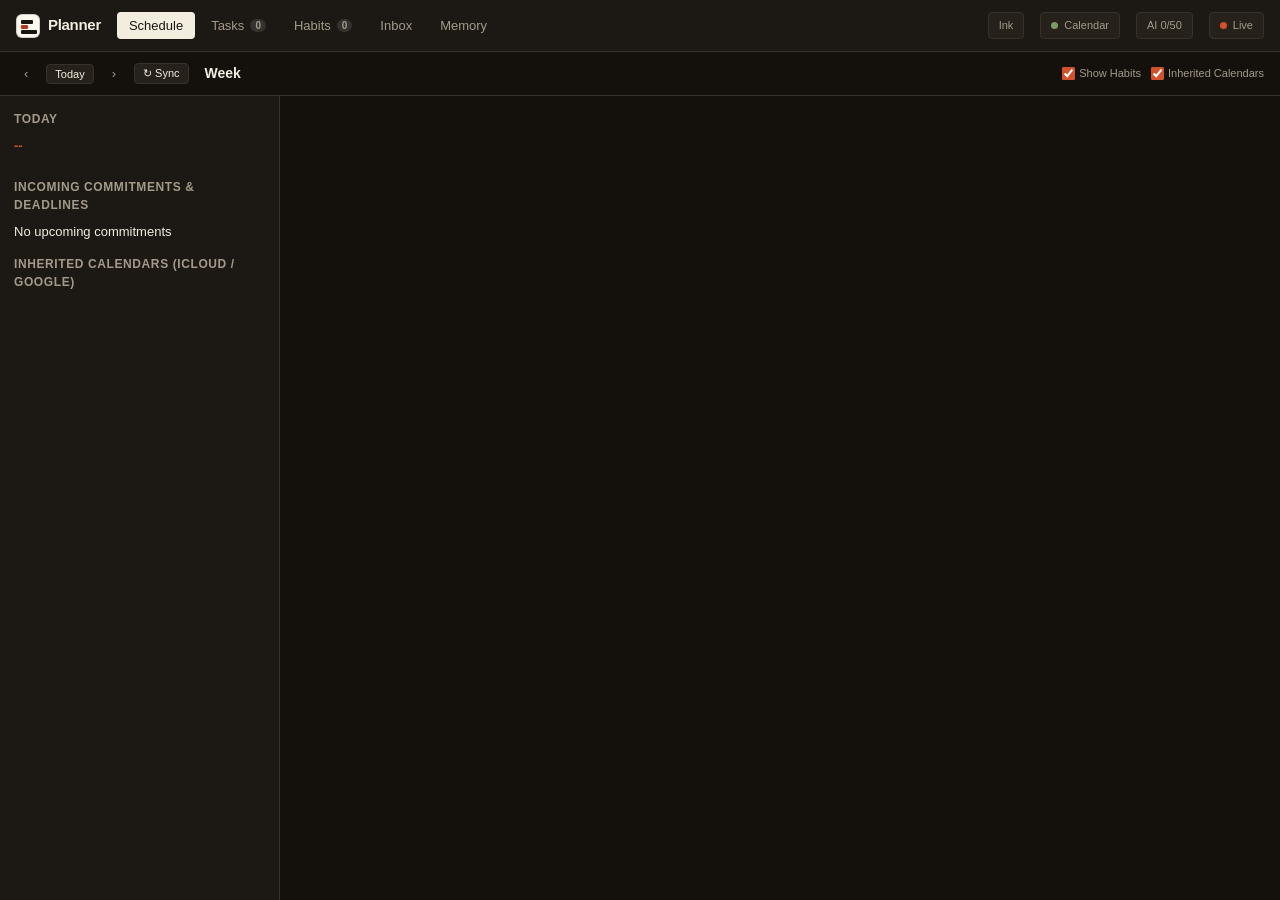
==== ui/index.html @ c8a2d9a0 "Initial commit: Planner macOS agentic calendar & task planner" ====
<!DOCTYPE html>
<html lang="en">
<head>
  <meta charset="utf-8">
  <meta name="viewport" content="width=device-width, initial-scale=1">
  <title>Planner — Agentic Planner</title>
  <link rel="stylesheet" href="app.css?v=20261102b">
</head>
<body class="theme-ink">
  <header class="app-header">
    <div class="header-left">
      <div class="logo">
        <span class="logo-mark"><i></i></span>
        <span class="logo-text">Planner</span>
      </div>
      <nav class="nav-tabs">
        <button class="nav-tab active" data-tab="schedule">Schedule</button>
        <button class="nav-tab" data-tab="tasks">Tasks <span class="badge" id="task-count">0</span></button>
        <button class="nav-tab" data-tab="habits">Habits <span class="badge" id="habit-count">0</span></button>
        <button class="nav-tab" data-tab="proposals">Inbox <span class="badge badge-alert" id="proposal-count" style="display:none">0</span></button>
        <button class="nav-tab" data-tab="memory">Memory</button>
      </nav>
    </div>
    <div class="header-right">
      <div class="status-pill status-pill-clickable" id="theme-toggle" title="Switch theme: Ledger (light) / Ink (dark) / Midnight">
        <span class="status-label" id="theme-toggle-label">Ink</span>
      </div>
      <div class="status-pill" id="cal-status" title="Apple Calendar Connection">
        <span class="status-dot"></span>
        <span class="status-label">Calendar</span>
      </div>
      <div class="status-pill status-pill-clickable" id="ai-status" title="Click to configure AI Provider & Model (Gemini / OpenRouter)">
        <span class="status-label" id="ai-budget-text">AI 0/50</span>
      </div>
      <div class="status-pill" id="live-status" title="Real-time EventKit Stream">
        <span class="pulse-dot"></span>
        <span class="status-label">Live</span>
      </div>
    </div>
  </header>

  <!-- Banner for Calendar permission if restricted -->
  <div class="banner banner-warning" id="perm-banner" style="display:none">
    <span>Apple Calendar full access is required to read your schedule in real time.</span>
    <button class="btn btn-sm btn-primary" id="btn-request-cal">Grant Calendar Access</button>
  </div>

  <main class="app-main">
    <!-- VIEW 1: SCHEDULE / WEEK -->
    <section class="view active" id="view-schedule">
      <div class="view-toolbar">
        <div class="toolbar-left">
          <button class="btn btn-icon" id="week-prev" title="Previous Week">‹</button>
          <button class="btn btn-secondary btn-sm" id="week-today">Today</button>
          <button class="btn btn-icon" id="week-next" title="Next Week">›</button>
          <button class="btn btn-secondary btn-sm" id="week-refresh" title="Refresh iCloud, Google & University Calendars">↻ Sync</button>
          <span class="toolbar-title" id="week-label">Week</span>
        </div>
        <div class="toolbar-right">
          <label class="toggle-label"><input type="checkbox" id="toggle-habits" checked> Show Habits</label>
          <label class="toggle-label"><input type="checkbox" id="toggle-meetings" checked> Inherited Calendars</label>
        </div>
      </div>
      <div class="schedule-container">
        <div class="schedule-sidebar">
          <div class="sidebar-card">
            <h3>Today</h3>
            <div id="today-stats" class="today-stats">--</div>
            <div id="today-timeline" class="today-timeline"></div>
          </div>
          <div class="sidebar-card">
            <h3>Incoming Commitments & Deadlines</h3>
            <div id="pi-meeting-info" class="pi-info">No upcoming commitments</div>
          </div>
          <div class="sidebar-card">
            <h3>Inherited Calendars (iCloud / Google)</h3>
            <div id="inherited-calendars-list" class="inherited-cals-list"></div>
          </div>
        </div>
        <div class="schedule-grid-wrap">
          <div class="schedule-grid" id="week-grid">
            <!-- Rendered by JS -->
          </div>
        </div>
      </div>
    </section>

    <!-- VIEW 2: TASKS -->
    <section class="view" id="view-tasks">
      <div class="tasks-layout">
        <div class="tasks-left">
          <div class="card intake-card">
            <h2>Plan or Reschedule Tasks with AI</h2>
            <p class="card-desc">Describe a new task to plan from your folders, or ask the agent to move, reschedule, or edit any existing task (e.g. <em>"Move Quiz 3 to Friday at 15:00"</em> or <em>"Reschedule Assignment 1 to Thursday afternoon"</em>).</p>
            <div class="intake-form">
              <div class="form-row">
                <input type="text" id="task-input" class="input-text" placeholder="e.g. Plan HW1 for Hybrid Quantum, or 'Move Attempt Quiz 3 to Friday 15:00'..." autocomplete="off">
              </div>
              <div class="form-row form-row-opts">
                <div class="form-group">
                  <label>Category</label>
                  <select id="task-category" class="select">
                    <option value="">Auto-detect category / Edit existing task</option>
                    <option value="thesis">Thesis (commonsense-atlas)</option>
                  </select>
                </div>
                <button class="btn btn-primary btn-plan" id="btn-plan-task">
                  <span class="btn-text">Ask Task Agent</span>
                  <span class="btn-spinner" style="display:none"></span>
                </button>
              </div>
            </div>

            <!-- Live Streaming Agent Trace -->
            <div class="agent-trace-box" id="intake-trace-box" style="display:none">
              <div class="trace-header">
                <span class="trace-title">Agent Reasoning & File Inspection</span>
                <span class="trace-status" id="trace-status">Thinking...</span>
              </div>
              <div class="trace-steps" id="trace-steps"></div>
            </div>
          </div>

          <!-- Tasks Lists -->
          <div class="tasks-lists">
            <div class="section-header">
              <h2>Active Tasks</h2>
              <div class="filter-group">
                <button class="filter-btn active" data-filter="all">All</button>
                <button class="filter-btn" data-filter="draft">Drafts</button>
                <button class="filter-btn" data-filter="scheduled">Scheduled</button>
                <button class="filter-btn" data-filter="done">Completed</button>
              </div>
            </div>
            <div class="task-cards-list" id="tasks-container">
              <!-- Rendered by JS -->
            </div>
          </div>
        </div>

        <!-- Task Detail Drawer -->
        <div class="tasks-right" id="task-drawer" style="display:none">
          <div class="drawer-header">
            <span class="drawer-cat" id="drawer-cat">Thesis</span>
            <div style="display:flex;gap:6px;align-items:center">
              <button class="btn btn-sm btn-secondary" id="drawer-btn-deadline" title="Edit task deadline">📅 Deadline</button>
              <button class="btn btn-sm btn-secondary" id="drawer-btn-rename">✎ Rename</button>
              <button class="btn-icon" id="drawer-close">✕</button>
            </div>
          </div>
          <h2 id="drawer-title" class="drawer-title">Task Title</h2>
          <div class="drawer-badges" id="drawer-badges"></div>
          <div class="drawer-summary" id="drawer-summary"></div>

          <div class="drawer-section">
            <h4>Ask AI to Adjust Date / Time of This Task</h4>
            <div class="feedback-row">
              <input type="text" id="drawer-ai-input" class="input-sm flex-1" placeholder="e.g. Move to Friday at 15:00, or reschedule to mornings..." autocomplete="off">
              <button class="btn btn-sm btn-primary" id="btn-drawer-ai">Adjust with AI</button>
            </div>
          </div>
          
          <div class="drawer-section" id="drawer-files-sec">
            <h4>Files Grounded & Read</h4>
            <div id="drawer-files" class="files-chips"></div>
          </div>

          <div class="drawer-section">
            <h4>Subtasks Breakdown</h4>
            <div id="drawer-subtasks" class="subtasks-list"></div>
          </div>

          <div class="drawer-section">
            <h4>Scheduled Calendar Blocks</h4>
            <div id="drawer-blocks" class="blocks-list"></div>
          </div>

          <div class="drawer-section drawer-feedback-sec">
            <h4>How long did it really take? (Recalibrate)</h4>
            <div class="feedback-row">
              <input type="number" id="feedback-minutes" class="input-sm" placeholder="Minutes">
              <input type="text" id="feedback-note" class="input-sm flex-1" placeholder="Note (optional)">
              <button class="btn btn-sm btn-secondary" id="btn-save-feedback">Save & Recalibrate</button>
            </div>
          </div>

          <div class="drawer-actions">
            <button class="btn btn-primary" id="drawer-btn-schedule">Schedule in Calendar</button>
            <button class="btn btn-danger" id="drawer-btn-delete">✕ Delete Task</button>
          </div>
        </div>
      </div>
    </section>

    <!-- VIEW 3: HABITS -->
    <section class="view" id="view-habits">
      <div class="habits-layout">
        <div class="habits-chat-col">
          <div class="card habits-chat-card">
            <div class="chat-header">
              <h2>Habits & Routines Agent</h2>
              <span class="chat-sub">Learns your weekly commitments, recalibrates duration, and manages Apple Calendar.</span>
            </div>
            <div class="chat-scroll-wrap">
              <div class="chat-messages" id="habits-chat-messages">
                <div class="chat-bubble chat-agent">
                  Hello! I manage your recurring commitments on the <strong>Habits</strong> calendar. Tell me what you repeat each week, or let me know if a habit took more or less time so I can recalibrate!
                </div>
              </div>
              <button class="chat-jump" id="habits-chat-jump" type="button">↓ Latest messages</button>
            </div>
            <div class="quick-chips">
              <button class="chip" data-msg="Gym workout Mon, Wed, Fri from 19:00 to 20:30">Gym Mon/Wed/Fri 19:00–20:30</button>
              <button class="chip" data-msg="Reading papers every morning from 08:30 to 09:15">Daily reading 08:30 (45m)</button>
              <button class="chip" data-msg="Gym workout took 60m today instead of 90m, please recalibrate">Recalibrate gym: took 60m</button>
              <button class="chip" data-msg="Sync my habits with the Habits calendar">Resync calendar</button>
            </div>
            <div class="chat-input-bar">
              <input type="text" class="input-text" id="habits-chat-input" placeholder="Talk with habit agent..." autocomplete="off">
              <button class="btn btn-primary" id="btn-send-habit-chat">Send</button>
            </div>
          </div>
        </div>

        <div class="habits-list-col">
          <div class="card habits-card">
            <div class="habits-header">
              <div>
                <h2>Active Recurring Habits</h2>
                <p class="card-desc">Mirrored in the 'Habits' calendar. Deleting a habit cleanly wipes the entire recurring series.</p>
              </div>
              <div class="habits-actions">
                <button class="btn btn-secondary btn-sm" id="btn-resync-habits">Resync with Calendar</button>
                <button class="btn btn-primary btn-sm" id="btn-new-habit">+ New Habit</button>
              </div>
            </div>
            <div class="habits-list" id="habits-list">
              <!-- Rendered by JS -->
            </div>
          </div>

          <div class="card habits-history-card">
            <h2>Recent Check-ins & Consistency</h2>
            <div class="habit-logs-list" id="habit-logs-list">
              <!-- Rendered by JS -->
            </div>
          </div>
        </div>
      </div>
    </section>

    <!-- VIEW 4: PROPOSALS INBOX -->
    <section class="view" id="view-proposals">
      <div class="card proposals-card">
        <div class="proposals-header">
          <div>
            <h2>Real-time Calendar Watcher Inbox</h2>
            <p class="card-desc">When external meetings move or conflict with planned blocks, the Watcher Agent drafts repair proposals here for your approval.</p>
          </div>
        </div>
        <div class="proposals-list" id="proposals-list">
          <!-- Rendered by JS -->
        </div>
      </div>
    </section>

    <!-- VIEW 5: MEMORY & CALIBRATION -->
    <section class="view" id="view-memory">
      <div class="memory-grid">
        <div class="card">
          <h2>Estimation Multipliers (Calibration)</h2>
          <p class="card-desc">Derived from actual vs. estimated completion times across tasks and habits.</p>
          <div class="calibration-stats" id="calibration-stats"></div>
          <h4 style="margin-top:20px">Recent Completion Samples</h4>
          <div class="samples-table-wrap">
            <table class="table" id="samples-table">
              <thead><tr><th>Item</th><th>Category</th><th>Est</th><th>Actual</th><th>Ratio</th></tr></thead>
              <tbody></tbody>
            </table>
          </div>
        </div>

        <div class="card">
          <div class="beliefs-header">
            <h2>Agent Beliefs & Guidance</h2>
            <button class="btn btn-sm btn-secondary" id="btn-add-belief">+ Add Belief</button>
          </div>
          <p class="card-desc">Durable knowledge about your workflow, preferences, and course specifics.</p>
          <div class="beliefs-list" id="beliefs-list"></div>
        </div>
      </div>
    </section>
  </main>

  <!-- Modal for New / Edit Habit -->
  <div class="modal-backdrop" id="modal-habit" style="display:none">
    <div class="modal">
      <div class="modal-header">
        <h3 id="modal-habit-title">Add Recurring Habit</h3>
        <button class="btn-icon" id="modal-habit-close">✕</button>
      </div>
      <div class="modal-body">
        <div class="form-group">
          <label>Habit Name</label>
          <input type="text" id="m-habit-name" class="input-text" placeholder="e.g. Gym Workout, Morning Run">
        </div>
        <div class="form-group">
          <label>Days of the Week</label>
          <div class="days-picker" id="m-habit-days">
            <button type="button" class="day-btn" data-day="0">M</button>
            <button type="button" class="day-btn" data-day="1">T</button>
            <button type="button" class="day-btn" data-day="2">W</button>
            <button type="button" class="day-btn" data-day="3">T</button>
            <button type="button" class="day-btn" data-day="4">F</button>
            <button type="button" class="day-btn" data-day="5">S</button>
            <button type="button" class="day-btn" data-day="6">S</button>
          </div>
        </div>
        <div class="form-row">
          <div class="form-group flex-1">
            <label>Start Time</label>
            <input type="time" id="m-habit-start" class="input-text" value="08:00" step="300">
          </div>
          <div class="form-group flex-1">
            <label>Duration (Minutes)</label>
            <input type="number" id="m-habit-duration" class="input-text" value="45" min="5" max="480" step="5">
          </div>
        </div>
        <div class="form-group">
          <label>Quick Duration</label>
          <div class="resched-quick" id="m-habit-quick-dur">
            <button type="button" class="chip" data-habit-dur="20">20 min</button>
            <button type="button" class="chip" data-habit-dur="30">30 min</button>
            <button type="button" class="chip" data-habit-dur="45">45 min</button>
            <button type="button" class="chip" data-habit-dur="60">60 min</button>
            <button type="button" class="chip" data-habit-dur="90">90 min</button>
          </div>
        </div>
        <div class="form-group">
          <label>Notes / Context</label>
          <input type="text" id="m-habit-notes" class="input-text" placeholder="Optional notes">
        </div>
      </div>
      <div class="modal-footer">
        <button class="btn btn-secondary" id="modal-habit-cancel">Cancel</button>
        <button class="btn btn-primary" id="modal-habit-save">Save & Create Recurring Event</button>
      </div>
    </div>
  </div>

  <!-- Modal for LLM Settings -->
  <div class="modal-backdrop" id="modal-llm" style="display:none">
    <div class="modal">
      <div class="modal-header">
        <h3>AI Provider & Model Settings</h3>
        <button class="btn-icon" id="modal-llm-close">✕</button>
      </div>
      <div class="modal-body">
        <p class="card-desc" style="margin-bottom:14px;">
          Select your AI provider. <strong>Google Gemini Flash</strong> is recommended for faster multi-turn agent execution and a generous 1,500 requests/day free tier.
        </p>
        <div class="form-group">
          <label>Provider</label>
          <select id="m-llm-provider" class="select">
            <option value="gemini">Google Gemini (Recommended — 1,500 req/day free)</option>
            <option value="openrouter">OpenRouter (50 req/day free tier)</option>
            <option value="custom">Custom (OpenAI-compatible)</option>
          </select>
        </div>
        <div class="form-group">
          <label>Model</label>
          <input type="text" id="m-llm-model" class="input-text" placeholder="gemini-3.5-flash" value="gemini-3.5-flash">
          <span class="help-text" id="m-llm-model-help">Recommended: <code>gemini-3.5-flash</code> (fast & stable) or <code>gemini-3.8-flash</code></span>
        </div>
        <div class="form-group" id="m-llm-url-group" style="display:none">
          <label>Base URL</label>
          <input type="text" id="m-llm-url" class="input-text" placeholder="https://generativelanguage.googleapis.com/v1beta/openai/">
        </div>
        <div class="form-group">
          <label>API Key</label>
          <input type="password" id="m-llm-key" class="input-text" placeholder="Enter API Key (starts with AIzaSy... for Gemini)">
          <div class="key-help-links" style="margin-top:6px; font-size:12px; color:var(--text-muted);">
            <a href="https://aistudio.google.com/app/apikey" target="_blank" rel="noopener" style="color:var(--accent); text-decoration:underline;">
              → Get a free Gemini API key from Google AI Studio
            </a>
          </div>
        </div>
        <div id="m-llm-test-result" style="margin-top:10px; font-size:13px; display:none; padding:8px 12px; border-radius:6px;"></div>
      </div>
      <div class="modal-footer">
        <button class="btn btn-secondary" id="modal-llm-cancel">Cancel</button>
        <button class="btn btn-primary" id="modal-llm-save">Save & Test Connection</button>
      </div>
    </div>
  </div>

  <!-- Modal for Calendar Event Inspector (Rename / Reschedule / Delete) -->
  <div class="modal-backdrop" id="modal-event" style="display:none">
    <div class="modal modal-wide">
      <div class="modal-header">
        <h3 id="m-ev-calendar-title">Calendar Event</h3>
        <button class="btn-icon" id="modal-event-close">✕</button>
      </div>
      <div class="modal-body">
        <div class="form-group">
          <label>Event Title</label>
          <input type="text" id="m-ev-title" class="input-text">
        </div>
        <div class="resched-preview" id="m-ev-preview-box">
          <div>
            <div class="rp-when" id="m-ev-time">—</div>
            <div class="rp-sub"><strong>Calendar:</strong> <span id="m-ev-cal-name"></span></div>
          </div>
          <div class="rp-sub" id="m-ev-dur-label">—</div>
        </div>
        <div id="m-ev-time-controls">
          <div class="resched-grid">
            <div class="form-group">
              <label for="m-ev-date">Date</label>
              <input type="date" id="m-ev-date" class="input-text">
            </div>
            <div class="form-group">
              <label for="m-ev-start">Start</label>
              <input type="time" id="m-ev-start" class="input-text" step="300">
            </div>
            <div class="form-group">
              <label for="m-ev-minutes">Duration (min)</label>
              <input type="number" id="m-ev-minutes" class="input-text" min="5" max="720" step="5">
            </div>
          </div>
          <div class="form-group">
            <label>Quick shift</label>
            <div class="resched-quick" id="m-ev-quick-shift">
              <button type="button" class="chip" data-ev-shift="-1440">− 1 day</button>
              <button type="button" class="chip" data-ev-shift="-60">− 1 h</button>
              <button type="button" class="chip" data-ev-shift="-15">− 15 min</button>
              <button type="button" class="chip" data-ev-shift="15">+ 15 min</button>
              <button type="button" class="chip" data-ev-shift="60">+ 1 h</button>
              <button type="button" class="chip" data-ev-shift="1440">+ 1 day</button>
            </div>
          </div>
          <div class="resched-warn" id="m-ev-warn"></div>
        </div>
        <div id="m-ev-notes-group" style="margin-top:8px;display:none">
          <label style="font-size:11px;color:var(--text-dim)">Notes / Grounding</label>
          <div id="m-ev-notes" style="font-size:12px;background:var(--bg-subtle);padding:8px;border-radius:4px;max-height:90px;overflow-y:auto;white-space:pre-wrap"></div>
        </div>
        <div id="m-ev-actions-row" style="margin-top:10px;display:flex;gap:8px;flex-wrap:wrap">
          <button class="btn btn-sm btn-secondary" id="m-ev-btn-resched" style="display:none">⇄ Find Next Free Slot</button>
          <button class="btn btn-sm btn-secondary" id="m-ev-btn-open-task" style="display:none">→ View Associated Task</button>
        </div>
      </div>
      <div class="modal-footer" style="display:flex;justify-content:space-between">
        <div style="display:flex;gap:6px;flex-wrap:wrap">
          <button class="btn btn-danger btn-sm" id="m-ev-btn-delete">✕ Delete Event</button>
          <button class="btn btn-danger btn-sm" id="m-ev-btn-delete-series" style="display:none">✕ Delete Entire Series</button>
        </div>
        <div style="display:flex;gap:6px">
          <button class="btn btn-secondary btn-sm" id="modal-event-cancel">Cancel</button>
          <button class="btn btn-primary btn-sm" id="m-ev-btn-save">Save Changes</button>
        </div>
      </div>
    </div>
  </div>

  <!-- Modal: Custom Prompt -->
  <div class="modal-backdrop" id="modal-custom-prompt" style="display:none">
    <div class="modal" style="max-width:380px;">
      <div class="modal-header">
        <h3 id="m-prompt-title">Edit</h3>
        <button class="btn-icon" id="m-prompt-close">✕</button>
      </div>
      <div class="modal-body">
        <p id="m-prompt-msg" style="font-size:13px;color:var(--text);margin-bottom:6px;"></p>
        <input type="text" id="m-prompt-input" class="input-text" style="width:100%;">
      </div>
      <div class="modal-footer">
        <button class="btn btn-secondary btn-sm" id="m-prompt-cancel">Cancel</button>
        <button class="btn btn-primary btn-sm" id="m-prompt-ok">Save</button>
      </div>
    </div>
  </div>

  <!-- Modal: Custom Confirm -->
  <div class="modal-backdrop" id="modal-custom-confirm" style="display:none">
    <div class="modal" style="max-width:380px;">
      <div class="modal-header">
        <h3 id="m-confirm-title">Confirm Action</h3>
        <button class="btn-icon" id="m-confirm-close">✕</button>
      </div>
      <div class="modal-body">
        <p id="m-confirm-msg" style="font-size:13px;color:var(--text);line-height:1.4;"></p>
      </div>
      <div class="modal-footer">
        <button class="btn btn-secondary btn-sm" id="m-confirm-cancel">Cancel</button>
        <button class="btn btn-danger btn-sm" id="m-confirm-ok">Delete</button>
      </div>
    </div>
  </div>

  <!-- Modal: Reschedule Block -->
  <div class="modal-backdrop" id="modal-resched" style="display:none">
    <div class="modal modal-wide">
      <div class="modal-header">
        <h3 id="resched-title">Reschedule block</h3>
        <button class="btn-icon" id="resched-close">✕</button>
      </div>
      <div class="modal-body">
        <div class="resched-preview">
          <div>
            <div class="rp-when" id="resched-when">—</div>
            <div class="rp-sub" id="resched-from">—</div>
          </div>
          <div class="rp-sub" id="resched-dur-label">—</div>
        </div>
        <div class="resched-grid">
          <div class="form-group">
            <label for="resched-date">Date</label>
            <input type="date" id="resched-date" class="input-text">
          </div>
          <div class="form-group">
            <label for="resched-start">Start</label>
            <input type="time" id="resched-start" class="input-text" step="300">
          </div>
          <div class="form-group">
            <label for="resched-minutes">Duration (min)</label>
            <input type="number" id="resched-minutes" class="input-text" min="10" max="600" step="5">
          </div>
        </div>
        <div class="form-group">
          <label>Quick shift</label>
          <div class="resched-quick">
            <button type="button" class="chip" data-shift-min="-1440">− 1 day</button>
            <button type="button" class="chip" data-shift-min="-60">− 1 h</button>
            <button type="button" class="chip" data-shift-min="-15">− 15 min</button>
            <button type="button" class="chip" data-shift-min="15">+ 15 min</button>
            <button type="button" class="chip" data-shift-min="60">+ 1 h</button>
            <button type="button" class="chip" data-shift-min="1440">+ 1 day</button>
            <button type="button" class="chip" id="resched-next-free">Next free slot</button>
          </div>
        </div>
        <div class="resched-warn" id="resched-warn"></div>
        <div class="resched-ok" id="resched-ok">✓ No conflicts with your calendar</div>
      </div>
      <div class="modal-footer">
        <button class="btn btn-secondary btn-sm" id="resched-cancel">Cancel</button>
        <span class="spacer"></span>
        <button class="btn btn-primary btn-sm" id="resched-save">Move block</button>
      </div>
    </div>
  </div>

  <!-- Modal: Edit Task Deadline -->
  <div class="modal-backdrop" id="modal-deadline" style="display:none">
    <div class="modal modal-wide">
      <div class="modal-header">
        <h3 id="dl-title">Edit Task Deadline</h3>
        <button class="btn-icon" id="dl-close">✕</button>
      </div>
      <div class="modal-body">
        <div class="resched-preview">
          <div>
            <div class="rp-when" id="dl-when">—</div>
            <div class="rp-sub" id="dl-from">—</div>
          </div>
          <div class="rp-sub" id="dl-rel-label">—</div>
        </div>
        <div class="form-row">
          <div class="form-group flex-1">
            <label for="dl-date">Deadline Date</label>
            <input type="date" id="dl-date" class="input-text">
          </div>
          <div class="form-group flex-1">
            <label for="dl-time">Deadline Time</label>
            <input type="time" id="dl-time" class="input-text" step="300" value="23:59">
          </div>
        </div>
        <div class="form-group">
          <label>Quick pick &amp; shift</label>
          <div class="resched-quick">
            <button type="button" class="chip" data-dl-preset="today">Today 23:59</button>
            <button type="button" class="chip" data-dl-preset="tomorrow">Tomorrow 23:59</button>
            <button type="button" class="chip" data-dl-shift-days="-1">− 1 day</button>
            <button type="button" class="chip" data-dl-shift-days="1">+ 1 day</button>
            <button type="button" class="chip" data-dl-shift-days="3">+ 3 days</button>
            <button type="button" class="chip" data-dl-shift-days="7">+ 1 week</button>
            <button type="button" class="chip" data-dl-time="17:00">17:00</button>
            <button type="button" class="chip" data-dl-time="23:59">23:59</button>
          </div>
        </div>
        <label style="display:flex;align-items:center;gap:8px;font-size:12px;color:var(--text-muted);cursor:pointer;margin-top:4px">
          <input type="checkbox" id="dl-replan">
          <span>Automatically re-place task blocks to fit before the new deadline</span>
        </label>
        <div class="resched-warn" id="dl-warn"></div>
      </div>
      <div class="modal-footer" style="display:flex;justify-content:space-between">
        <button class="btn btn-danger btn-sm" id="dl-clear">✕ Clear Deadline</button>
        <div style="display:flex;gap:6px">
          <button class="btn btn-secondary btn-sm" id="dl-cancel">Cancel</button>
          <button class="btn btn-primary btn-sm" id="dl-save">Save Deadline</button>
        </div>
      </div>
    </div>
  </div>

  <!-- Modal: Log Completion / Habit Check-in -->
  <div class="modal-backdrop" id="modal-checkin" style="display:none">
    <div class="modal" style="max-width:440px">
      <div class="modal-header">
        <h3 id="ci-title">Log Completion</h3>
        <button class="btn-icon" id="ci-close">✕</button>
      </div>
      <div class="modal-body">
        <div class="resched-preview">
          <div>
            <div class="rp-when" id="ci-item-name">—</div>
            <div class="rp-sub" id="ci-planned-label">—</div>
          </div>
          <div class="rp-sub" id="ci-ratio-label">—</div>
        </div>
        <div class="form-row">
          <div class="form-group flex-1" id="ci-date-group">
            <label for="ci-date">Date</label>
            <input type="date" id="ci-date" class="input-text">
          </div>
          <div class="form-group flex-1">
            <label for="ci-minutes">Actual Duration (min)</label>
            <input type="number" id="ci-minutes" class="input-text" min="1" max="600" step="5">
          </div>
        </div>
        <div class="form-group">
          <label>Quick adjust duration</label>
          <div class="resched-quick">
            <button type="button" class="chip" data-ci-delta="-15">− 15 min</button>
            <button type="button" class="chip" data-ci-delta="-5">− 5 min</button>
            <button type="button" class="chip" id="ci-btn-planned">Planned</button>
            <button type="button" class="chip" data-ci-delta="5">+ 5 min</button>
            <button type="button" class="chip" data-ci-delta="15">+ 15 min</button>
            <button type="button" class="chip" data-ci-delta="30">+ 30 min</button>
          </div>
        </div>
        <div class="form-group" id="ci-note-group">
          <label for="ci-note">Optional Note</label>
          <input type="text" id="ci-note" class="input-text" placeholder="Any context for calibration...">
        </div>
      </div>
      <div class="modal-footer">
        <button class="btn btn-secondary btn-sm" id="ci-cancel">Cancel</button>
        <button class="btn btn-primary btn-sm" id="ci-save">Save &amp; Log</button>
      </div>
    </div>
  </div>

  <!-- Modal: Add / Edit Agent Belief -->
  <div class="modal-backdrop" id="modal-belief" style="display:none">
    <div class="modal" style="max-width:440px">
      <div class="modal-header">
        <h3 id="m-belief-title">Add Agent Belief</h3>
        <button class="btn-icon" id="m-belief-close">✕</button>
      </div>
      <div class="modal-body">
        <div class="form-group">
          <label for="m-belief-scope">Scope</label>
          <select id="m-belief-scope" class="select">
            <option value="global">Global (All planning &amp; scheduling)</option>
            <option value="thesis">Thesis (Deep work &amp; research)</option>
            <option value="habits">Habits &amp; Routines</option>
            <option value="uni:NLP">Course — NLP</option>
            <option value="uni:DL">Course — Deep Learning</option>
            <option value="uni:CV">Course — Computer Vision</option>
            <option value="uni:RL">Course — Reinforcement Learning</option>
          </select>
        </div>
        <div class="form-group">
          <label for="m-belief-text">Belief / Scheduling Guidance</label>
          <input type="text" id="m-belief-text" class="input-text" placeholder="e.g. Prefer scheduling deep work between 09:30 and 12:30">
        </div>
      </div>
      <div class="modal-footer">
        <button class="btn btn-secondary btn-sm" id="m-belief-cancel">Cancel</button>
        <button class="btn btn-primary btn-sm" id="m-belief-save">Save Belief</button>
      </div>
    </div>
  </div>

  <!-- Toast Container -->
  <div class="toast-container" id="toasts"></div>

  <script src="app.js?v=20261102b"></script>
</body>
</html>
---- ui/app.css ----
/* Planner — Ledger / Ink / Midnight themes (tokens at the top) */
:root, body.theme-ledger {
  /* Ledger — warm paper, ink and oxide: the app icon's own palette (light) */
  --bg: #F3EDE0;
  --bg-card: #FBF7EE;
  --bg-subtle: #EFE7D7;
  --border: #DDD3BF;
  --border-focus: #B03A1B;
  --text: #191511;
  --text-muted: #6B6254;
  --text-dim: #9A8F7C;

  --accent: #B03A1B;
  --accent-hover: #8F2D14;
  --accent-light: rgba(176, 58, 27, 0.12);
  --on-accent: #FBF7EE;
  --nav-active-bg: #191511;
  --nav-active-text: #FBF7EE;

  --block-bg: #B03A1B;
  --block-border: #8F2D14;
  --block-text: #FBF7EE;

  --habit-bg: #E3E8D6;
  --habit-border: #6E8B58;
  --habit-text: #26331D;

  --meeting-bg: transparent;
  --meeting-border: #BFB39A;
  --meeting-text: #5C5448;

  --danger: #B3261E;
  --danger-light: rgba(179, 38, 30, 0.10);
  --danger-text: #9C2A1C;
  --success: #4E7A3E;
  --success-text: #3F6B35;
  --warning: #B7791F;
  --warning-text: #8A5A12;

  --hover: #E7DEC9;
  --grid-line: rgba(25, 21, 17, 0.07);
  --today-tint: rgba(176, 58, 27, 0.045);
  --overlay: rgba(25, 21, 17, 0.45);
  --shadow: rgba(25, 21, 17, 0.18);
  --toast-bg: #191511;
  --toast-text: #FBF7EE;
  --scroll-thumb: #CFC4AC;
  --scroll-thumb-hover: #B3A78C;
  --pill-thesis-bg: rgba(176, 58, 27, 0.12);  --pill-thesis-fg: #8F2D14;
  --pill-course-bg: rgba(25, 21, 17, 0.08);   --pill-course-fg: #191511;
  --pill-p1-bg: rgba(179, 38, 30, 0.14);      --pill-p1-fg: #9C2A1C;
  --pill-deadline-bg: rgba(183, 121, 31, 0.16); --pill-deadline-fg: #8A5A12;

  --font: -apple-system, BlinkMacSystemFont, "SF Pro Text", "Segoe UI", Roboto, Helvetica, sans-serif;
  --mono: "SF Mono", Menlo, Consolas, monospace;
  --radius: 4px;
}

body.theme-ink {
  /* Ink — the same palette, lights off */
  --bg: #14110D;
  --bg-card: #1C1813;
  --bg-subtle: #26211A;
  --border: #38312A;
  --border-focus: #D2502A;
  --text: #F3EDE0;
  --text-muted: #A39A89;
  --text-dim: #6F6759;

  --accent: #D2502A;
  --accent-hover: #E0603A;
  --accent-light: rgba(210, 80, 42, 0.16);
  --on-accent: #FBF7EE;
  --nav-active-bg: #F3EDE0;
  --nav-active-text: #191511;

  --block-bg: #4A2417;
  --block-border: #D2502A;
  --block-text: #F8EBE2;

  --habit-bg: #232B1C;
  --habit-border: #7C9A63;
  --habit-text: #DDE8CF;

  --meeting-bg: transparent;
  --meeting-border: #4A4236;
  --meeting-text: #B5AC9A;

  --danger: #E5584B;
  --danger-light: rgba(229, 88, 75, 0.14);
  --danger-text: #F08377;
  --success: #7C9A63;
  --success-text: #A3C487;
  --warning: #D9A441;
  --warning-text: #E8BC63;

  --hover: #302A21;
  --grid-line: rgba(243, 237, 224, 0.06);
  --today-tint: rgba(210, 80, 42, 0.06);
  --overlay: rgba(0, 0, 0, 0.62);
  --shadow: rgba(0, 0, 0, 0.5);
  --toast-bg: #F3EDE0;
  --toast-text: #191511;
  --scroll-thumb: #3F372D;
  --scroll-thumb-hover: #5A4F41;
  --pill-thesis-bg: rgba(210, 80, 42, 0.2);  --pill-thesis-fg: #F0805C;
  --pill-course-bg: rgba(243, 237, 224, 0.1); --pill-course-fg: #E6DFCF;
  --pill-p1-bg: rgba(229, 88, 75, 0.2);      --pill-p1-fg: #F08377;
  --pill-deadline-bg: rgba(217, 164, 65, 0.18); --pill-deadline-fg: #E8BC63;
}

body.theme-midnight {
  /* Midnight — the original cool slate theme */
  --bg: #0b0f14;
  --bg-card: #131920;
  --bg-subtle: #1a222c;
  --border: #263342;
  --border-focus: #3b82f6;
  --text: #e6edf3;
  --text-muted: #8b99a8;
  --text-dim: #5c6b7a;

  --accent: #3b82f6;
  --accent-hover: #2563eb;
  --accent-light: rgba(59, 130, 246, 0.15);
  --on-accent: #ffffff;
  --nav-active-bg: #3b82f6;
  --nav-active-text: #ffffff;

  --block-bg: #8c2a1c;
  --block-border: #d03d27;
  --block-text: #ffffff;

  --habit-bg: #1c4b27;
  --habit-border: #238636;
  --habit-text: #e6ffed;

  --meeting-bg: #1f2937;
  --meeting-border: #374151;
  --meeting-text: #9ca3af;

  --danger: #cf222e;
  --danger-light: rgba(207, 34, 46, 0.15);
  --danger-text: #ff7b72;
  --success: #2ea043;
  --success-text: #7ee787;
  --warning: #d29922;
  --warning-text: #f0b746;

  --hover: #222c38;
  --grid-line: rgba(255, 255, 255, 0.05);
  --today-tint: rgba(59, 130, 246, 0.04);
  --overlay: rgba(0, 0, 0, 0.6);
  --shadow: rgba(0, 0, 0, 0.5);
  --toast-bg: #1f2937;
  --toast-text: #ffffff;
  --scroll-thumb: #2c3a4b;
  --scroll-thumb-hover: #3e5068;
  --pill-thesis-bg: rgba(59, 130, 246, 0.2);  --pill-thesis-fg: #58a6ff;
  --pill-course-bg: rgba(163, 113, 247, 0.2); --pill-course-fg: #bc8cff;
  --pill-p1-bg: rgba(248, 81, 73, 0.2);       --pill-p1-fg: #ff7b72;
  --pill-deadline-bg: rgba(210, 153, 34, 0.2); --pill-deadline-fg: #d29922;
}

* { box-sizing: border-box; margin: 0; padding: 0; }
body {
  font-family: var(--font);
  background: var(--bg);
  color: var(--text);
  font-size: 13px;
  line-height: 1.5;
  height: 100vh;
  display: flex;
  flex-direction: column;
  overflow: hidden;
}

/* Header */
.app-header {
  height: 52px;
  background: var(--bg-card);
  border-bottom: 1px solid var(--border);
  display: flex;
  align-items: center;
  justify-content: space-between;
  padding: 0 16px;
  user-select: none;
  flex-shrink: 0;
}
.header-left, .header-right { display: flex; align-items: center; gap: 16px; }
.logo { display: flex; align-items: center; gap: 8px; font-weight: 700; font-size: 15px; letter-spacing: -0.02em; }
.logo-mark { color: var(--accent); font-size: 17px; }

.nav-tabs { display: flex; gap: 4px; }
.nav-tab {
  background: transparent;
  border: none;
  color: var(--text-muted);
  font-family: inherit;
  font-size: 13px;
  font-weight: 500;
  padding: 6px 12px;
  border-radius: 6px;
  cursor: pointer;
  display: flex;
  align-items: center;
  gap: 6px;
  transition: all 0.15s ease;
}
.nav-tab:hover { color: var(--text); background: var(--bg-subtle); }
.nav-tab.active { color: var(--nav-active-text); background: var(--nav-active-bg); }

.badge {
  font-size: 10px;
  padding: 1px 5px;
  border-radius: 10px;
  background: rgba(128, 128, 128, 0.25);
  font-weight: 600;
}
.badge-alert { background: var(--danger); color: #fff; }

.status-pill {
  display: flex;
  align-items: center;
  gap: 6px;
  background: var(--bg-subtle);
  border: 1px solid var(--border);
  padding: 4px 10px;
  border-radius: 14px;
  font-size: 11px;
  color: var(--text-muted);
}
.status-pill-clickable {
  cursor: pointer;
  transition: all 0.15s ease;
}
.status-pill-clickable:hover {
  background: var(--bg-card);
  border-color: var(--accent);
  color: var(--text);
}
.help-text {
  font-size: 11px;
  color: var(--text-dim);
  margin-top: 4px;
  display: block;
}
.status-dot { width: 7px; height: 7px; border-radius: 50%; background: var(--success); }
.status-pill.warning .status-dot { background: var(--warning); }
.pulse-dot {
  width: 7px; height: 7px; border-radius: 50%; background: var(--accent);
  animation: pulse 2s infinite;
}
@keyframes pulse { 0% { box-shadow: 0 0 0 0 var(--accent-light), 0 0 0 0 var(--accent); } 70% { box-shadow: 0 0 0 6px transparent; } 100% { box-shadow: 0 0 0 0 transparent; } }

/* Main Area */
.app-main { flex: 1; overflow: hidden; position: relative; min-height: 0; }
.view { display: none; height: 100%; flex-direction: column; overflow: hidden; min-height: 0; }
.view.active { display: flex; }

/* Banners */
.banner { padding: 8px 16px; display: flex; align-items: center; justify-content: space-between; font-size: 12px; }
.banner-warning { background: var(--pill-deadline-bg); border-bottom: 1px solid var(--warning); color: var(--warning-text); }

/* Buttons & Inputs */
.btn {
  font-family: inherit; font-size: 13px; font-weight: 500;
  padding: 6px 14px; border-radius: 6px; cursor: pointer; border: 1px solid transparent;
  display: inline-flex; align-items: center; justify-content: center; gap: 6px;
  transition: all 0.15s ease;
}
.btn-primary { background: var(--accent); color: var(--on-accent); }
.btn-primary:hover { background: var(--accent-hover); }
.btn-secondary { background: var(--bg-subtle); color: var(--text); border-color: var(--border); }
.btn-secondary:hover { background: var(--hover); }
.btn-danger { background: var(--danger-light); color: var(--danger-text); border-color: var(--danger-light); }
.btn-danger:hover { background: var(--danger); color: #fff; }
.btn-sm { font-size: 11px; padding: 3px 8px; border-radius: 4px; }
.btn-icon { background: transparent; border: none; color: var(--text-muted); cursor: pointer; border-radius: 4px; padding: 4px 8px; }
.btn-icon:hover { color: var(--text); background: var(--bg-subtle); }

.input-text, .select {
  font-family: inherit; font-size: 13px; background: var(--bg);
  border: 1px solid var(--border); border-radius: 6px; color: var(--text);
  padding: 7px 10px; width: 100%; transition: border-color 0.15s;
}
.input-text:focus, .select:focus { outline: none; border-color: var(--border-focus); }
.input-sm { padding: 4px 8px; font-size: 12px; }

/* Cards & Layout */
.card { background: var(--bg-card); border: 1px solid var(--border); border-radius: 8px; padding: 18px; margin-bottom: 14px; }
.card h2 { font-size: 15px; font-weight: 600; margin-bottom: 4px; }
.card-desc { color: var(--text-muted); font-size: 12px; margin-bottom: 14px; }

/* Toolbar */
.view-toolbar {
  height: 44px; background: var(--bg); border-bottom: 1px solid var(--border);
  display: flex; align-items: center; justify-content: space-between; padding: 0 16px;
  flex-shrink: 0;
}
.toolbar-left, .toolbar-right { display: flex; align-items: center; gap: 10px; }
.toolbar-title { font-weight: 600; font-size: 14px; margin-left: 6px; }
.toggle-label { font-size: 11px; color: var(--text-muted); display: flex; align-items: center; gap: 4px; cursor: pointer; }

/* Schedule Grid */
.schedule-container { flex: 1; display: flex; overflow: hidden; }
.schedule-sidebar { width: 280px; border-right: 1px solid var(--border); background: var(--bg-card); overflow-y: auto; padding: 14px; display: flex; flex-direction: column; gap: 14px; }
.sidebar-card h3 { font-size: 12px; text-transform: uppercase; letter-spacing: 0.05em; color: var(--text-muted); margin-bottom: 8px; }
.today-stats { font-size: 13px; font-weight: 600; color: var(--accent); margin-bottom: 8px; }
.today-timeline { display: flex; flex-direction: column; gap: 6px; }
.timeline-item { font-size: 11px; padding: 6px 8px; border-radius: 4px; background: var(--bg-subtle); border-left: 3px solid var(--border); }
.timeline-item.block { border-left-color: var(--block-border); }
.timeline-item.habit { border-left-color: var(--habit-border); }
.timeline-item.meeting { border-left-color: var(--accent); }
.timeline-item.free { border-left-color: var(--text-dim); color: var(--text-dim); font-style: italic; }

.schedule-grid-wrap { flex: 1; overflow: auto; position: relative; background: var(--bg); }
.schedule-grid { display: flex; min-width: 900px; height: 100%; position: relative; }
.time-col { width: 50px; flex-shrink: 0; border-right: 1px solid var(--border); background: var(--bg-card); position: sticky; left: 0; z-index: 5; }
.time-slot { height: 50px; font-size: 10px; color: var(--text-dim); padding-right: 6px; text-align: right; transform: translateY(-7px); }
.day-col { flex: 1; border-right: 1px solid var(--border); position: relative; min-width: 120px; }
.day-col.today { background: var(--today-tint); }
.day-header {
  height: 36px; border-bottom: 1px solid var(--border); background: var(--bg-card);
  position: sticky; top: 0; z-index: 4; display: flex; flex-direction: column;
  align-items: center; justify-content: center; font-size: 11px; font-weight: 500;
}
.day-header.today { color: var(--accent); font-weight: 700; }
.grid-lines { position: absolute; inset: 36px 0 0 0; }
.grid-hour-line { height: 50px; border-bottom: 1px dashed var(--grid-line); }

.cal-event-tile {
  position: absolute; left: 2px; right: 2px; border-radius: 4px; padding: 4px 6px;
  font-size: 11px; overflow: hidden; cursor: pointer; z-index: 2;
  box-shadow: 0 1px 3px var(--shadow); transition: transform 0.1s;
}
.cal-event-tile:hover { transform: scale(1.02); z-index: 10; }
.cal-event-tile.block { background: var(--block-bg); border: 1px solid var(--block-border); color: var(--block-text); }
.cal-event-tile.habit { background: var(--habit-bg); border: 1px solid var(--habit-border); color: var(--habit-text); }
.cal-event-tile.meeting { background: var(--meeting-bg); border: 1px solid var(--meeting-border); color: var(--meeting-text); }
.tile-title { font-weight: 600; white-space: nowrap; overflow: hidden; text-overflow: ellipsis; }
.tile-time { font-size: 9px; opacity: 0.8; }

.now-line {
  position: absolute; left: 0; right: 0; height: 2px; background: var(--accent);
  z-index: 6; pointer-events: none;
}
.now-line::before {
  content: ''; position: absolute; left: -4px; top: -3px; width: 8px; height: 8px;
  background: var(--accent); border-radius: 50%;
}

/* Tasks View */
.tasks-layout { flex: 1; display: flex; overflow: hidden; }
.tasks-left { flex: 1; overflow-y: auto; padding: 20px; }
.tasks-right { width: 380px; border-left: 1px solid var(--border); background: var(--bg-card); overflow-y: auto; padding: 20px; display: flex; flex-direction: column; gap: 16px; }

.intake-form .form-row { margin-bottom: 10px; }
.form-row-opts { display: flex; gap: 12px; align-items: flex-end; }
.form-group { display: flex; flex-direction: column; gap: 4px; }
.form-group label { font-size: 11px; color: var(--text-muted); font-weight: 500; }
.btn-plan { height: 35px; min-width: 150px; font-size: 13px; font-weight: 600; }

.agent-trace-box {
  margin-top: 14px; background: var(--bg); border: 1px solid var(--border);
  border-radius: 6px; padding: 12px; font-size: 12px;
}
.trace-header { display: flex; justify-content: space-between; margin-bottom: 8px; font-weight: 600; }
.trace-status { color: var(--accent); }
.trace-steps { display: flex; flex-direction: column; gap: 6px; font-family: var(--mono); font-size: 11px; color: var(--text-muted); }
.trace-step { border-left: 2px solid var(--border); padding-left: 8px; }
.trace-step.thinking { border-left-color: var(--accent); }
.trace-step.action { border-left-color: var(--warning); color: var(--warning-text); }
.trace-step.final { border-left-color: var(--success); color: var(--success-text); font-weight: 600; }

.section-header { display: flex; justify-content: space-between; align-items: center; margin: 24px 0 12px; }
.section-header h2 { font-size: 16px; font-weight: 600; }
.filter-group { display: flex; gap: 4px; }
.filter-btn {
  background: var(--bg-card); border: 1px solid var(--border); color: var(--text-muted);
  font-family: inherit; font-size: 11px; padding: 3px 8px; border-radius: 4px; cursor: pointer;
}
.filter-btn.active { background: var(--accent); border-color: var(--accent); color: var(--on-accent); }

.task-cards-list { display: flex; flex-direction: column; gap: 8px; }
.task-card {
  background: var(--bg-card); border: 1px solid var(--border); border-radius: 6px;
  padding: 12px 14px; cursor: pointer; display: flex; flex-direction: column; gap: 6px;
  transition: all 0.15s;
}
.task-card:hover { border-color: var(--border-focus); transform: translateX(2px); }
.task-card-top { display: flex; justify-content: space-between; align-items: flex-start; }
.task-card-title { font-size: 14px; font-weight: 600; }
.task-badges { display: flex; gap: 6px; align-items: center; flex-wrap: wrap; }
.pill { font-size: 10px; font-weight: 600; padding: 2px 6px; border-radius: 4px; text-transform: uppercase; }
.pill-thesis { background: var(--pill-thesis-bg); color: var(--pill-thesis-fg); }
.pill-course { background: var(--pill-course-bg); color: var(--pill-course-fg); }
.pill-cx { background: var(--bg-subtle); color: var(--text); border: 1px solid var(--border); }
.pill-p1 { background: var(--pill-p1-bg); color: var(--pill-p1-fg); }
.pill-deadline { background: var(--pill-deadline-bg); color: var(--pill-deadline-fg); font-family: var(--mono); }

/* Task Drawer */
.drawer-header { display: flex; justify-content: space-between; align-items: center; }
.drawer-cat { font-size: 11px; font-weight: 600; text-transform: uppercase; color: var(--accent); }
.drawer-title { font-size: 17px; font-weight: 700; line-height: 1.3; }
.drawer-summary { font-size: 13px; color: var(--text-muted); line-height: 1.5; }
.drawer-section { border-top: 1px solid var(--border); padding-top: 12px; display: flex; flex-direction: column; gap: 8px; }
.drawer-section h4 { font-size: 11px; text-transform: uppercase; color: var(--text-muted); letter-spacing: 0.05em; }

.files-chips { display: flex; flex-direction: column; gap: 4px; }
.file-chip { font-family: var(--mono); font-size: 11px; background: var(--bg); border: 1px solid var(--border); padding: 4px 8px; border-radius: 4px; }
.file-why { color: var(--text-dim); font-size: 10px; margin-top: 2px; }

.subtasks-list { display: flex; flex-direction: column; gap: 6px; }
.subtask-row {
  display: flex; align-items: center; justify-content: space-between;
  background: var(--bg-subtle); padding: 6px 10px; border-radius: 4px; font-size: 12px;
}
.subtask-row.done { text-decoration: line-through; opacity: 0.6; }

.blocks-list { display: flex; flex-direction: column; gap: 6px; }
.block-row {
  display: flex; align-items: center; justify-content: space-between;
  background: var(--bg-subtle); border-left: 3px solid var(--block-border);
  padding: 6px 8px; border-radius: 4px; font-size: 11px;
}

.feedback-row { display: flex; gap: 6px; align-items: center; }
.drawer-actions { display: flex; gap: 8px; margin-top: auto; padding-top: 16px; border-top: 1px solid var(--border); }

/* Habits View */
.habits-layout {
  flex: 1;
  display: flex;
  overflow: hidden;
  padding: 16px 20px 20px;
  gap: 20px;
  min-height: 0;
  height: 100%;
  box-sizing: border-box;
}
.habits-chat-col {
  width: 440px;
  max-width: 45%;
  min-width: 320px;
  display: flex;
  flex-direction: column;
  min-height: 0;
  height: 100%;
}
.habits-list-col {
  flex: 1;
  display: flex;
  flex-direction: column;
  overflow-y: auto;
  gap: 14px;
  min-height: 0;
  height: 100%;
}

.habits-chat-card {
  flex: 1;
  display: flex;
  flex-direction: column;
  margin-bottom: 0;
  min-height: 0;
  height: 100%;
  overflow: hidden;
  padding: 16px;
  box-sizing: border-box;
}

.chat-header {
  flex-shrink: 0;
  margin-bottom: 8px;
}
.chat-header h2 {
  font-size: 15px;
  font-weight: 600;
  margin-bottom: 2px;
}
.chat-sub {
  color: var(--text-muted);
  font-size: 11px;
  line-height: 1.4;
  display: block;
}

.chat-messages {
  flex: 1 1 0px;
  min-height: 0;
  overflow-y: auto;
  overflow-x: hidden;
  display: flex;
  flex-direction: column;
  gap: 10px;
  padding: 8px 4px 8px 0;
  scrollbar-width: thin;
}

.chat-bubble {
  max-width: 88%;
  padding: 10px 14px;
  border-radius: 8px;
  font-size: 13px;
  line-height: 1.45;
  word-wrap: break-word;
  word-break: break-word;
}
.chat-agent {
  background: var(--bg-subtle);
  border: 1px solid var(--border);
  align-self: flex-start;
  border-bottom-left-radius: 2px;
}
.chat-user {
  background: var(--accent);
  color: var(--on-accent);
  align-self: flex-end;
  border-bottom-right-radius: 2px;
}
.chat-action-badge {
  margin-top: 6px;
  font-size: 10px;
  background: var(--accent-light);
  color: var(--text);
  padding: 2px 6px;
  border-radius: 4px;
  display: inline-block;
}

/* Chat Thinking / Buffering State */
.chat-thinking {
  display: inline-flex !important;
  align-items: center;
  gap: 10px;
  background: var(--bg-subtle);
  border: 1px dashed var(--accent);
  color: var(--text-muted);
  font-size: 12px;
  padding: 8px 14px;
  animation: pulseThinkingBorder 1.8s ease-in-out infinite;
}

@keyframes pulseThinkingBorder {
  0%, 100% { border-color: var(--border); }
  50% { border-color: var(--accent); }
}

.thinking-dots {
  display: inline-flex;
  align-items: center;
  gap: 4px;
}

.thinking-dots .dot {
  width: 6px;
  height: 6px;
  border-radius: 50%;
  background: var(--accent);
  display: inline-block;
  animation: thinkingBounce 1.4s infinite ease-in-out both;
}

body.theme-iconic .thinking-dots .dot {
  border-radius: 1px;
}

.thinking-dots .dot:nth-child(1) { animation-delay: -0.32s; }
.thinking-dots .dot:nth-child(2) { animation-delay: -0.16s; }
.thinking-dots .dot:nth-child(3) { animation-delay: 0s; }

@keyframes thinkingBounce {
  0%, 80%, 100% {
    transform: scale(0.6);
    opacity: 0.3;
  }
  40% {
    transform: scale(1.2);
    opacity: 1;
  }
}

.thinking-label {
  font-weight: 500;
  letter-spacing: 0.02em;
  color: var(--text-muted);
}

.btn-spinner {
  width: 12px;
  height: 12px;
  border: 2px solid currentColor;
  border-top-color: transparent;
  opacity: 0.8;
  border-radius: 50%;
  animation: spin 0.6s linear infinite;
  display: inline-block;
}

@keyframes spin {
  to { transform: rotate(360deg); }
}

.quick-chips {
  flex-shrink: 0;
  display: flex;
  gap: 6px;
  flex-wrap: wrap;
  max-height: 62px;
  overflow-y: auto;
  margin: 10px 0;
  padding: 2px 0;
}
.chip {
  background: var(--bg-subtle);
  border: 1px solid var(--border);
  color: var(--text-muted);
  font-size: 11px;
  padding: 4px 9px;
  border-radius: 12px;
  cursor: pointer;
  white-space: nowrap;
  transition: all 0.15s ease;
}
.chip:hover {
  color: var(--text);
  border-color: var(--accent);
}

.chat-input-bar {
  flex-shrink: 0;
  display: flex;
  gap: 8px;
  align-items: center;
}
.chat-input-bar input {
  flex: 1;
  min-width: 0;
}
.chat-input-bar button {
  flex-shrink: 0;
  min-width: 76px;
}

.habits-header { display: flex; justify-content: space-between; align-items: flex-start; margin-bottom: 14px; }
.habits-list { display: flex; flex-direction: column; gap: 8px; }
.habit-item {
  display: flex; align-items: center; justify-content: space-between;
  background: var(--bg-subtle); border: 1px solid var(--border); border-left: 4px solid var(--habit-border);
  padding: 10px 14px; border-radius: 6px;
}
.habit-name { font-weight: 600; font-size: 14px; }
.habit-meta { font-size: 11px; color: var(--text-muted); display: flex; gap: 10px; margin-top: 2px; }
.habit-days { display: flex; gap: 2px; }
.day-badge { width: 16px; height: 16px; font-size: 9px; font-weight: 700; border-radius: 50%; display: flex; align-items: center; justify-content: center; background: var(--bg); border: 1px solid var(--border); color: var(--text-dim); }
.day-badge.active { background: var(--habit-border); border-color: var(--habit-border); color: #fff; }

/* Proposals Inbox */
.proposals-card { margin: 20px; flex: 1; overflow-y: auto; }
.proposals-list { display: flex; flex-direction: column; gap: 12px; margin-top: 14px; }
.proposal-item {
  background: var(--bg-subtle); border: 1px solid var(--border); border-radius: 6px; padding: 14px;
  display: flex; justify-content: space-between; align-items: center;
}
.proposal-info h3 { font-size: 14px; font-weight: 600; margin-bottom: 4px; }
.proposal-info p { color: var(--text-muted); font-size: 12px; }

/* Memory */
.memory-grid { padding: 20px; display: grid; grid-template-columns: 1fr 1fr; gap: 20px; overflow-y: auto; flex: 1; }
.calibration-stats { display: flex; gap: 14px; margin-top: 10px; flex-wrap: wrap; }
.cal-stat-box { background: var(--bg-subtle); border: 1px solid var(--border); border-radius: 6px; padding: 10px 14px; min-width: 120px; }
.cal-stat-val { font-size: 20px; font-weight: 700; color: var(--accent); }
.cal-stat-lbl { font-size: 11px; color: var(--text-muted); text-transform: uppercase; }

.table { width: 100%; border-collapse: collapse; font-size: 12px; margin-top: 8px; }
.table th, .table td { padding: 6px 10px; text-align: left; border-bottom: 1px solid var(--border); }
.table th { color: var(--text-muted); font-weight: 600; font-size: 11px; }

.beliefs-header { display: flex; justify-content: space-between; align-items: center; }
.beliefs-list { display: flex; flex-direction: column; gap: 8px; margin-top: 12px; }
.belief-item {
  background: var(--bg-subtle); border: 1px solid var(--border); border-radius: 6px;
  padding: 8px 12px; display: flex; justify-content: space-between; align-items: center; font-size: 12px;
}
.belief-scope { font-weight: 600; color: var(--accent); margin-right: 6px; font-size: 10px; text-transform: uppercase; }

/* Modal */
.modal-backdrop {
  position: fixed; inset: 0; background: var(--overlay); z-index: 100;
  display: flex; align-items: center; justify-content: center; backdrop-filter: blur(2px);
}
.modal { background: var(--bg-card); border: 1px solid var(--border); border-radius: 10px; width: 440px; max-width: calc(100vw - 32px); box-shadow: 0 16px 40px var(--shadow); }
.modal-header { padding: 14px 18px; border-bottom: 1px solid var(--border); display: flex; justify-content: space-between; align-items: center; }
.modal-body { padding: 18px; display: flex; flex-direction: column; gap: 12px; }
.modal-footer { padding: 12px 18px; border-top: 1px solid var(--border); display: flex; justify-content: flex-end; gap: 8px; }

.days-picker { display: flex; gap: 6px; }
.day-btn {
  width: 32px; height: 32px; border-radius: 6px; background: var(--bg);
  border: 1px solid var(--border); color: var(--text-muted); font-weight: 600; cursor: pointer;
}
.day-btn.active { background: var(--accent); border-color: var(--accent); color: var(--on-accent); }

/* Toasts */
.toast-container { position: fixed; bottom: 20px; right: 20px; display: flex; flex-direction: column; gap: 8px; z-index: 1000; pointer-events: none; }
.toast {
  background: var(--toast-bg); border: 1px solid var(--border); color: var(--toast-text);
  padding: 10px 16px; border-radius: 8px; font-size: 12px; box-shadow: 0 8px 24px var(--shadow);
  pointer-events: auto; animation: toastIn 0.2s ease-out; display: flex; align-items: center; gap: 8px;
}
.toast.success { border-left: 4px solid var(--success); }
.toast.error { border-left: 4px solid var(--danger); }
.toast.warning { border-left: 4px solid var(--warning); }
.toast.info { border-left: 4px solid var(--accent); }
@keyframes toastIn { from { transform: translateY(10px); opacity: 0; } to { transform: translateY(0); opacity: 1; } }

.cal-event-tile {
  cursor: pointer;
  transition: transform 0.12s ease, box-shadow 0.12s ease, filter 0.12s ease;
}
.cal-event-tile:hover {
  transform: translateY(-1px);
  filter: brightness(1.2);
  box-shadow: 0 4px 12px var(--shadow);
  z-index: 10;
}


/* ---- Paper themes (Ledger / Ink): squared, quiet, icon-matched ---- */
body.theme-ledger .btn, body.theme-ink .btn,
body.theme-ledger .status-pill, body.theme-ink .status-pill,
body.theme-ledger .pill, body.theme-ink .pill,
body.theme-ledger .chip, body.theme-ink .chip,
body.theme-ledger .input-text, body.theme-ink .input-text,
body.theme-ledger .select, body.theme-ink .select,
body.theme-ledger .modal, body.theme-ink .modal,
body.theme-ledger .task-card, body.theme-ink .task-card,
body.theme-ledger .sidebar-card, body.theme-ink .sidebar-card,
body.theme-ledger .card, body.theme-ink .card,
body.theme-ledger .tasks-right, body.theme-ink .tasks-right,
body.theme-ledger .cal-event-tile, body.theme-ink .cal-event-tile,
body.theme-ledger .proposal-item, body.theme-ink .proposal-item,
body.theme-ledger .cal-stat-box, body.theme-ink .cal-stat-box,
body.theme-ledger .belief-item, body.theme-ink .belief-item,
body.theme-ledger .chat-bubble, body.theme-ink .chat-bubble,
body.theme-ledger .nav-tab, body.theme-ink .nav-tab,
body.theme-ledger .toast, body.theme-ink .toast,
body.theme-ledger .day-btn, body.theme-ink .day-btn,
body.theme-ledger .habit-item, body.theme-ink .habit-item,
body.theme-ledger .timeline-item, body.theme-ink .timeline-item,
body.theme-ledger .block-row, body.theme-ink .block-row,
body.theme-ledger .subtask-row, body.theme-ink .subtask-row {
  border-radius: var(--radius) !important;
}
body.theme-ledger .status-pill, body.theme-ink .status-pill { padding: 4px 10px; }
body.theme-ledger .cal-event-tile.meeting,
body.theme-ink .cal-event-tile.meeting { background: var(--bg-card); border-style: dashed; }
body.theme-ledger .cal-event-tile.block,
body.theme-ink .cal-event-tile.block { border-left-width: 3px; }
body.theme-ledger .modal, body.theme-ink .modal { box-shadow: 0 20px 48px var(--shadow); }
body.theme-ledger .card, body.theme-ink .card { box-shadow: 0 1px 0 var(--border); }

/* Logo: a miniature of the app icon (ink, oxide, ink bands on paper) */
.logo-mark {
  width: 24px; height: 24px; flex-shrink: 0; display: inline-block;
  background: #FBF7EE; border: 1px solid rgba(25,21,17,0.18); border-radius: 6px;
  position: relative; font-size: 0; color: transparent;
}
.logo-mark::before, .logo-mark::after, .logo-mark i {
  content: ''; position: absolute; left: 4px; height: 4px; border-radius: 1px; display: block;
}
.logo-mark::before { top: 5px;  width: 12px; background: #191511; }
.logo-mark i       { top: 10px; width: 7px;  background: #B03A1B; }
.logo-mark::after  { top: 15px; width: 16px; background: #191511; }

/* ---- Scrollbars: always visible, themed, so scrollable panels are obvious ---- */
* { scrollbar-width: thin; scrollbar-color: var(--scroll-thumb) transparent; }
::-webkit-scrollbar { width: 10px; height: 10px; }
::-webkit-scrollbar-track { background: transparent; }
::-webkit-scrollbar-thumb {
  background: var(--scroll-thumb); border-radius: 6px;
  border: 2px solid transparent; background-clip: padding-box;
}
::-webkit-scrollbar-thumb:hover { background: var(--scroll-thumb-hover); background-clip: padding-box; border: 2px solid transparent; }
::-webkit-scrollbar-corner { background: transparent; }

/* Panels that must scroll internally instead of growing the page */
.tasks-left, .tasks-right, .schedule-sidebar, .habits-list-col, .memory-grid, .proposals-card { min-height: 0; }
.tasks-layout, .schedule-container { min-height: 0; }

/* Chat: "jump to latest" pill shown when the user has scrolled up */
.chat-scroll-wrap { position: relative; flex: 1 1 0px; min-height: 0; display: flex; flex-direction: column; }
.chat-scroll-wrap .chat-messages { flex: 1 1 0px; }
.chat-jump {
  position: absolute; left: 50%; bottom: 10px; transform: translateX(-50%);
  background: var(--accent); color: var(--on-accent); border: none; cursor: pointer;
  font-family: inherit; font-size: 11px; font-weight: 600; padding: 5px 12px;
  border-radius: 999px; box-shadow: 0 4px 14px var(--shadow); display: none; z-index: 3;
}
.chat-jump.visible { display: block; }
body.theme-ledger .chat-jump, body.theme-ink .chat-jump { border-radius: var(--radius); }
.chat-bubble.chat-agent .chat-action-badge { white-space: normal; }

/* Keyboard focus that is actually visible */
.btn:focus-visible, .nav-tab:focus-visible, .chip:focus-visible, .day-btn:focus-visible,
.filter-btn:focus-visible, .btn-icon:focus-visible {
  outline: 2px solid var(--accent); outline-offset: 2px;
}
.btn:disabled { opacity: 0.55; cursor: not-allowed; }
.input-text:disabled { opacity: 0.6; }

/* ---- Reschedule dialog ---- */
.modal-wide { width: 480px; }
.resched-grid { display: grid; grid-template-columns: 1fr 1fr 1fr; gap: 10px; }
.resched-preview {
  display: flex; align-items: center; justify-content: space-between; gap: 10px;
  background: var(--bg-subtle); border: 1px solid var(--border); border-left: 3px solid var(--accent);
  padding: 10px 12px; font-size: 13px;
}
.resched-preview .rp-when { font-weight: 600; }
.resched-preview .rp-sub { font-size: 11px; color: var(--text-muted); }
.resched-quick { display: flex; flex-wrap: wrap; gap: 6px; }
.resched-warn {
  font-size: 12px; padding: 8px 10px; border: 1px solid var(--warning);
  background: var(--pill-deadline-bg); color: var(--warning-text); display: none;
}
.resched-warn.visible { display: block; }
.resched-ok { font-size: 12px; color: var(--success-text); display: none; }
.resched-ok.visible { display: block; }
.modal-footer .spacer { flex: 1; }
.form-group.flex-1 { flex: 1; }
.modal-body .form-row { display: flex; gap: 12px; }

/* Drawer block rows */
.block-row .br-title { font-weight: 600; }
.block-row .br-time { font-size: 11px; color: var(--text-muted); font-family: var(--mono); }

/* Form controls follow the theme accent */
input[type="checkbox"], input[type="radio"] { accent-color: var(--accent); }

/* Habits header: keep action buttons on one row */
.habits-actions { display: flex; gap: 8px; flex-shrink: 0; align-items: center; }
.habits-header { gap: 16px; }

/* Drawer: feedback row must not overflow the panel */
.feedback-row { flex-wrap: wrap; }
.feedback-row input { min-width: 0; }
.flex-1 { flex: 1 1 120px; min-width: 0; }
.feedback-row .input-sm { width: auto; flex: 1 1 90px; }
.chat-input-bar .input-text { padding: 9px 12px; }

/* ---- All-day banner strip & Calendar inheritance UI ---- */
.allday-strip {
  border-bottom: 1px solid var(--border);
  background: var(--bg-subtle);
  padding: 2px 3px;
  display: flex;
  flex-direction: column;
  gap: 2px;
  overflow: hidden;
}
.allday-chip {
  font-size: 10px;
  font-weight: 600;
  line-height: 16px;
  height: 18px;
  padding: 1px 5px;
  border-radius: 3px;
  background: var(--pill-deadline-bg);
  color: var(--warning-text);
  border-left: 3px solid var(--accent);
  white-space: nowrap;
  overflow: hidden;
  text-overflow: ellipsis;
  cursor: pointer;
}
.allday-chip:hover {
  filter: brightness(1.08);
}
.tile-cal-badge {
  font-size: 9px;
  opacity: 0.78;
  font-family: var(--mono);
  letter-spacing: 0.01em;
}
.timeline-item {
  cursor: pointer;
  transition: transform 0.1s ease, filter 0.1s ease;
}
.timeline-item:hover {
  filter: brightness(1.06);
}
.upcoming-commit-item {
  padding: 6px 8px;
  border-left: 2px solid var(--accent);
  background: var(--bg-subtle);
  border-radius: var(--radius);
  margin-bottom: 6px;
  cursor: pointer;
  font-size: 11.5px;
}
.upcoming-commit-item:hover {
  border-left-width: 3px;
  filter: brightness(1.06);
}
.upcoming-commit-when {
  font-family: var(--mono);
  font-size: 10px;
  color: var(--text-muted);
}
.upcoming-commit-title {
  font-weight: 600;
  color: var(--text);
  margin-top: 1px;
}
.inherited-cals-list {
  display: flex;
  flex-direction: column;
  gap: 5px;
  max-height: 220px;
  overflow-y: auto;
  padding-right: 2px;
}
.cal-toggle-row {
  display: flex;
  align-items: center;
  justify-content: space-between;
  gap: 6px;
  font-size: 11.5px;
  padding: 3px 4px;
  border-radius: 4px;
}
.cal-toggle-row:hover {
  background: var(--bg-subtle);
}
.cal-toggle-row label {
  display: flex;
  align-items: center;
  gap: 6px;
  cursor: pointer;
  min-width: 0;
  flex: 1;
}
.cal-toggle-name {
  white-space: nowrap;
  overflow: hidden;
  text-overflow: ellipsis;
}
.cal-source-badge {
  font-size: 9.5px;
  font-family: var(--mono);
  color: var(--text-dim);
  padding: 1px 5px;
  border: 1px solid var(--border);
  border-radius: 3px;
  flex-shrink: 0;
}
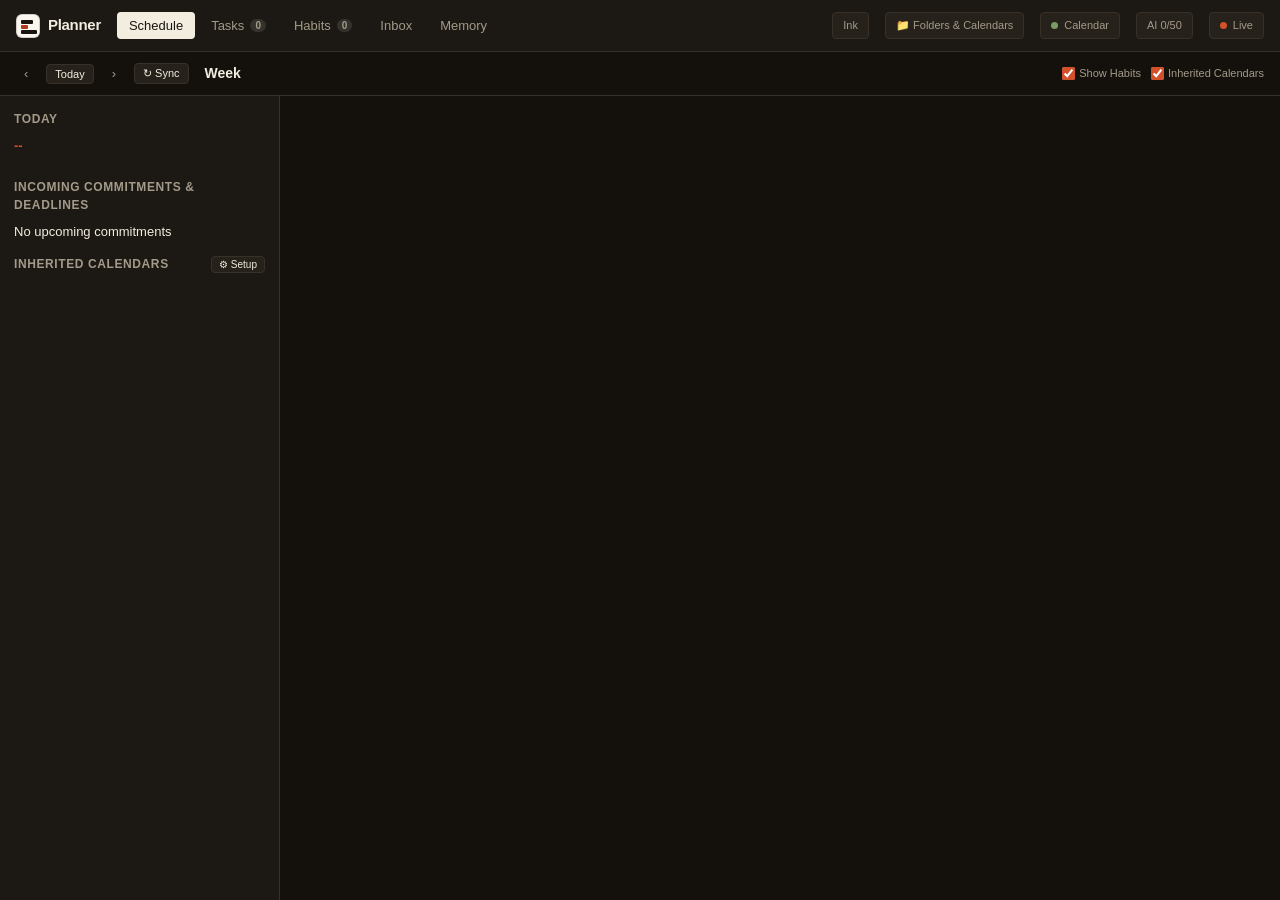
==== commit 08fa8e2c: "Added calendar/folder modularity" ====
--- a/ui/index.html
+++ b/ui/index.html
@@ -4,7 +4,7 @@
   <meta charset="utf-8">
   <meta name="viewport" content="width=device-width, initial-scale=1">
   <title>Planner — Agentic Planner</title>
-  <link rel="stylesheet" href="app.css?v=20261102b">
+  <link rel="stylesheet" href="app.css?v=20261103b">
 </head>
 <body class="theme-ink">
   <header class="app-header">
@@ -25,7 +25,10 @@
       <div class="status-pill status-pill-clickable" id="theme-toggle" title="Switch theme: Ledger (light) / Ink (dark) / Midnight">
         <span class="status-label" id="theme-toggle-label">Ink</span>
       </div>
-      <div class="status-pill" id="cal-status" title="Apple Calendar Connection">
+      <div class="status-pill status-pill-clickable" id="workspace-status" title="Configure folders for file analysis, target calendars, and working hours">
+        <span class="status-label" id="workspace-status-label">📁 Folders &amp; Calendars</span>
+      </div>
+      <div class="status-pill status-pill-clickable" id="cal-status" title="Apple Calendar Connection — click to configure calendars &amp; folders">
         <span class="status-dot"></span>
         <span class="status-label">Calendar</span>
       </div>
@@ -73,7 +76,10 @@
             <div id="pi-meeting-info" class="pi-info">No upcoming commitments</div>
           </div>
           <div class="sidebar-card">
-            <h3>Inherited Calendars (iCloud / Google)</h3>
+            <div style="display:flex;justify-content:space-between;align-items:center;margin-bottom:6px">
+              <h3 style="margin:0">Inherited Calendars</h3>
+              <button class="btn btn-sm btn-secondary" id="btn-sidebar-workspace" style="padding:2px 7px;font-size:10px" title="Configure calendars &amp; folders">⚙ Setup</button>
+            </div>
             <div id="inherited-calendars-list" class="inherited-cals-list"></div>
           </div>
         </div>
@@ -90,18 +96,26 @@
       <div class="tasks-layout">
         <div class="tasks-left">
           <div class="card intake-card">
-            <h2>Plan or Reschedule Tasks with AI</h2>
-            <p class="card-desc">Describe a new task to plan from your folders, or ask the agent to move, reschedule, or edit any existing task (e.g. <em>"Move Quiz 3 to Friday at 15:00"</em> or <em>"Reschedule Assignment 1 to Thursday afternoon"</em>).</p>
+            <div style="display:flex;justify-content:space-between;align-items:flex-start;gap:12px">
+              <div>
+                <h2>Plan or Reschedule Tasks with AI</h2>
+                <p class="card-desc">Describe a new task to plan from your configured folders, or ask the agent to move, reschedule, or edit any existing task.</p>
+              </div>
+              <button class="btn btn-sm btn-secondary" id="btn-manage-folders" title="Choose folders for file analysis &amp; configure calendars" style="white-space:nowrap">📁 Choose Folders…</button>
+            </div>
+
+            <!-- Modular Folder Widget Bar -->
+            <div class="sources-widget-bar" id="active-sources-bar"></div>
+
             <div class="intake-form">
               <div class="form-row">
-                <input type="text" id="task-input" class="input-text" placeholder="e.g. Plan HW1 for Hybrid Quantum, or 'Move Attempt Quiz 3 to Friday 15:00'..." autocomplete="off">
+                <input type="text" id="task-input" class="input-text" placeholder="e.g. Plan HW1, implement evaluation script, or 'Move Quiz 3 to Friday 15:00'..." autocomplete="off">
               </div>
               <div class="form-row form-row-opts">
                 <div class="form-group">
-                  <label>Category</label>
+                  <label>Category / Source Folder</label>
                   <select id="task-category" class="select">
                     <option value="">Auto-detect category / Edit existing task</option>
-                    <option value="thesis">Thesis (commonsense-atlas)</option>
                   </select>
                 </div>
                 <button class="btn btn-primary btn-plan" id="btn-plan-task">
@@ -684,9 +698,109 @@
     </div>
   </div>
 
+  <!-- Modal: Modular Workspace, Folders, Calendars & Schedule Setup -->
+  <div class="modal-backdrop" id="modal-workspace" style="display:none">
+    <div class="modal" style="max-width:720px;width:95%">
+      <div class="modal-header">
+        <h3>Workspace Setup — Folders, Calendars &amp; Schedule</h3>
+        <button class="btn-icon" id="ws-close">✕</button>
+      </div>
+      <div class="modal-body" style="max-height:76vh;overflow-y:auto">
+        <!-- SECTION 1: FOLDERS FOR FILE ANALYSIS -->
+        <div class="ws-section">
+          <div style="display:flex;justify-content:space-between;align-items:center;gap:8px;margin-bottom:6px">
+            <div>
+              <h4 style="margin:0;font-size:14px;color:var(--text)">1. Folders for AI File Analysis</h4>
+              <p class="card-desc" style="margin:2px 0 0 0">Choose which local repositories, project folders, or course directories the Task Agent inspects when grounding and estimating tasks.</p>
+            </div>
+            <div style="display:flex;gap:6px;flex-shrink:0">
+              <button type="button" class="btn btn-sm btn-secondary" id="ws-btn-pick-new">📁 Pick Folder in Finder…</button>
+              <button type="button" class="btn btn-sm btn-secondary" id="ws-btn-add-source">+ Add Blank Row</button>
+            </div>
+          </div>
+          <div id="ws-sources-list" class="ws-sources-list"></div>
+        </div>
+
+        <!-- SECTION 2: APPLE CALENDARS MAPPING -->
+        <div class="ws-section" style="margin-top:18px;padding-top:14px;border-top:1px solid var(--border)">
+          <h4 style="margin:0 0 4px 0;font-size:14px;color:var(--text)">2. Target Apple Calendars (Where Planner Writes)</h4>
+          <p class="card-desc" style="margin:0 0 10px 0">Pick from your existing writable calendars or type any new name (Planner will create it in Apple Calendar if it does not exist).</p>
+          <datalist id="ws-cal-datalist"></datalist>
+          <div class="resched-grid">
+            <div class="form-group">
+              <label for="ws-cal-thesis">Primary / Project Calendar</label>
+              <input type="text" list="ws-cal-datalist" id="ws-cal-thesis" class="input-text" placeholder="e.g. Thesis, Work, Projects">
+            </div>
+            <div class="form-group">
+              <label for="ws-cal-uni">Courses / Secondary Calendar</label>
+              <input type="text" list="ws-cal-datalist" id="ws-cal-uni" class="input-text" placeholder="e.g. University, Study">
+            </div>
+            <div class="form-group">
+              <label for="ws-cal-habits">Habits Calendar</label>
+              <input type="text" list="ws-cal-datalist" id="ws-cal-habits" class="input-text" placeholder="e.g. Habits, Routines">
+            </div>
+          </div>
+
+          <div style="display:flex;justify-content:space-between;align-items:center;margin-top:12px;margin-bottom:6px">
+            <label style="font-size:12px;font-weight:600;color:var(--text-muted)">Inherited Calendars (Read Commitments &amp; Deadlines From)</label>
+            <div style="display:flex;gap:6px">
+              <button type="button" class="chip" id="ws-cals-all">Enable All</button>
+              <button type="button" class="chip" id="ws-cals-none">Disable All</button>
+            </div>
+          </div>
+          <div id="ws-inherited-cals" class="ws-inherited-grid"></div>
+        </div>
+
+        <!-- SECTION 3: WORKING HOURS & SCHEDULING RULES -->
+        <div class="ws-section" style="margin-top:18px;padding-top:14px;border-top:1px solid var(--border)">
+          <h4 style="margin:0 0 4px 0;font-size:14px;color:var(--text)">3. Working Hours &amp; Scheduling Preferences</h4>
+          <p class="card-desc" style="margin:0 0 10px 0">Controls when the deterministic scheduler places work blocks around your calendar commitments.</p>
+          <div class="form-group">
+            <label>Working Days</label>
+            <div class="days-picker" id="ws-work-days">
+              <button type="button" class="day-btn" data-wday="0">M</button>
+              <button type="button" class="day-btn" data-wday="1">T</button>
+              <button type="button" class="day-btn" data-wday="2">W</button>
+              <button type="button" class="day-btn" data-wday="3">T</button>
+              <button type="button" class="day-btn" data-wday="4">F</button>
+              <button type="button" class="day-btn" data-wday="5">S</button>
+              <button type="button" class="day-btn" data-wday="6">S</button>
+            </div>
+          </div>
+          <div class="resched-grid" style="grid-template-columns:repeat(4, 1fr)">
+            <div class="form-group">
+              <label for="ws-day-start">Day Start</label>
+              <input type="time" id="ws-day-start" class="input-text" step="300" value="09:00">
+            </div>
+            <div class="form-group">
+              <label for="ws-day-end">Day End</label>
+              <input type="time" id="ws-day-end" class="input-text" step="300" value="19:00">
+            </div>
+            <div class="form-group">
+              <label for="ws-max-block">Max Block (min)</label>
+              <input type="number" id="ws-max-block" class="input-text" min="25" max="360" step="5" value="90">
+            </div>
+            <div class="form-group">
+              <label for="ws-max-day">Max Daily Work (min)</label>
+              <input type="number" id="ws-max-day" class="input-text" min="60" max="720" step="15" value="360">
+            </div>
+          </div>
+          <label style="display:flex;align-items:center;gap:8px;font-size:12px;color:var(--text-muted);cursor:pointer;margin-top:6px">
+            <input type="checkbox" id="ws-weekend-needed" checked>
+            <span>Use weekends if needed to meet a tight deadline</span>
+          </label>
+        </div>
+      </div>
+      <div class="modal-footer">
+        <button class="btn btn-secondary btn-sm" id="ws-cancel">Cancel</button>
+        <button class="btn btn-primary btn-sm" id="ws-save">Save Workspace Settings</button>
+      </div>
+    </div>
+  </div>
+
   <!-- Toast Container -->
   <div class="toast-container" id="toasts"></div>
 
-  <script src="app.js?v=20261102b"></script>
+  <script src="app.js?v=20261103b"></script>
 </body>
 </html>
--- a/ui/app.css
+++ b/ui/app.css
@@ -956,3 +956,102 @@
   border-radius: 3px;
   flex-shrink: 0;
 }
+
+/* Modular Folder Widget Bar & Workspace Modal */
+.sources-widget-bar {
+  display: flex;
+  flex-wrap: wrap;
+  gap: 8px;
+  margin: 10px 0 12px 0;
+  padding: 8px 10px;
+  background: var(--bg-subtle);
+  border: 1px solid var(--border);
+  border-radius: var(--r-md);
+  align-items: center;
+}
+.source-widget-chip {
+  display: inline-flex;
+  align-items: center;
+  gap: 6px;
+  padding: 5px 10px;
+  border-radius: 6px;
+  border: 1px solid var(--border-strong);
+  background: var(--bg-elev);
+  font-size: 11.5px;
+  color: var(--text);
+  cursor: pointer;
+  transition: border-color 0.15s, background 0.15s;
+}
+.source-widget-chip:hover {
+  border-color: var(--accent);
+}
+.source-widget-chip.missing {
+  border-color: var(--warning-text);
+  opacity: 0.85;
+}
+.source-widget-path {
+  font-family: var(--mono);
+  font-size: 10px;
+  color: var(--text-muted);
+  max-width: 210px;
+  overflow: hidden;
+  text-overflow: ellipsis;
+  white-space: nowrap;
+}
+.source-widget-badge {
+  font-size: 10px;
+  font-family: var(--mono);
+  padding: 1px 5px;
+  border-radius: 4px;
+  background: var(--accent-soft);
+  color: var(--accent);
+}
+.source-widget-chip.missing .source-widget-badge {
+  background: var(--warning-bg);
+  color: var(--warning-text);
+}
+.ws-sources-list {
+  display: flex;
+  flex-direction: column;
+  gap: 10px;
+}
+.ws-source-card {
+  background: var(--bg-subtle);
+  border: 1px solid var(--border);
+  border-radius: var(--r-md);
+  padding: 12px;
+  display: flex;
+  flex-direction: column;
+  gap: 8px;
+}
+.ws-source-top {
+  display: grid;
+  grid-template-columns: auto 1.2fr 1.3fr 1fr auto;
+  gap: 8px;
+  align-items: end;
+}
+.ws-source-path-row {
+  display: flex;
+  gap: 6px;
+  align-items: center;
+}
+.ws-source-status {
+  display: flex;
+  justify-content: space-between;
+  align-items: center;
+  gap: 8px;
+  font-size: 11px;
+  color: var(--text-muted);
+  flex-wrap: wrap;
+}
+.ws-inherited-grid {
+  display: grid;
+  grid-template-columns: repeat(auto-fill, minmax(225px, 1fr));
+  gap: 6px;
+  max-height: 185px;
+  overflow-y: auto;
+  padding: 8px;
+  background: var(--bg-subtle);
+  border: 1px solid var(--border);
+  border-radius: var(--r-md);
+}
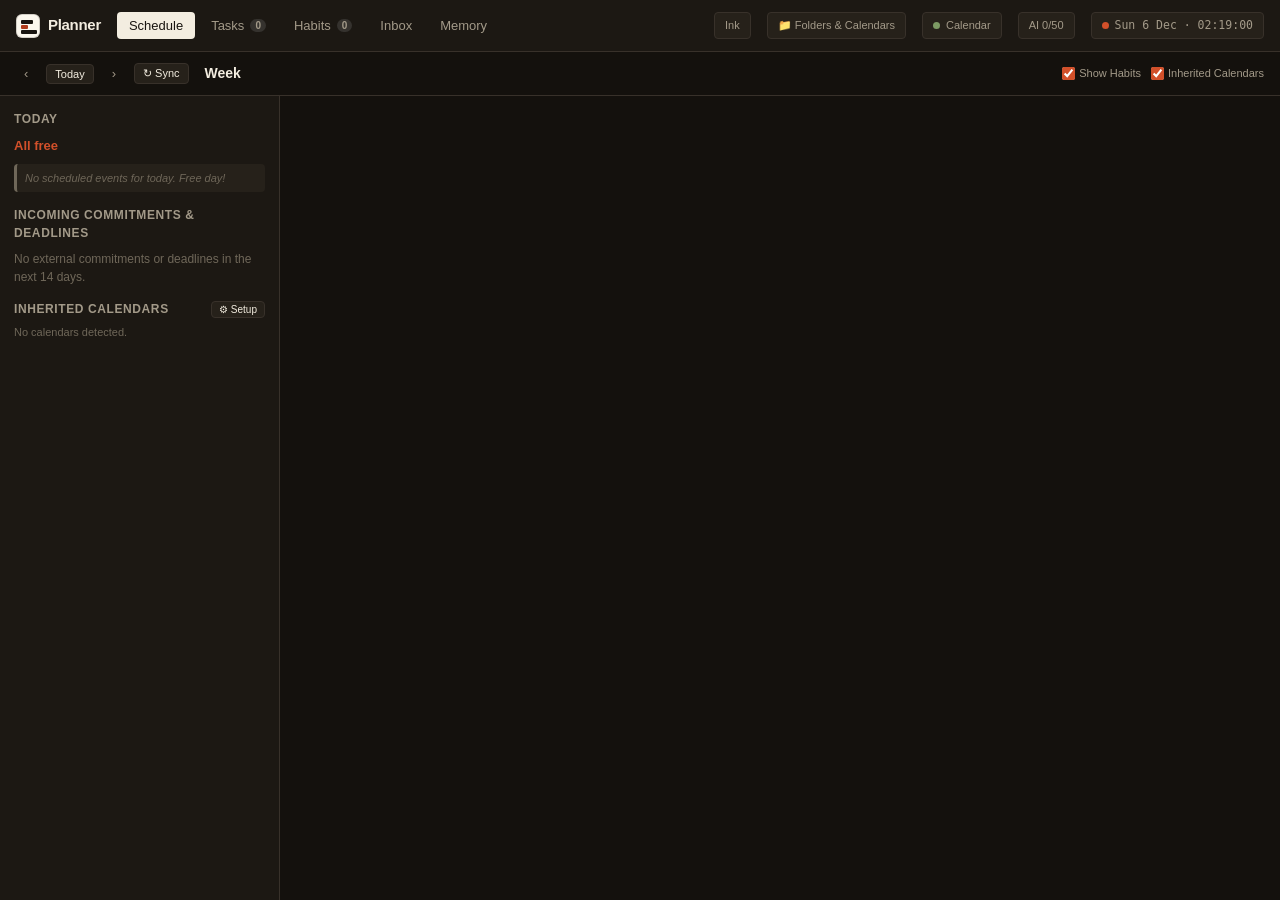
==== commit 016c1dcf: "Real-Time calendar update" ====
--- a/ui/index.html
+++ b/ui/index.html
@@ -4,7 +4,7 @@
   <meta charset="utf-8">
   <meta name="viewport" content="width=device-width, initial-scale=1">
   <title>Planner — Agentic Planner</title>
-  <link rel="stylesheet" href="app.css?v=20261103b">
+  <link rel="stylesheet" href="app.css?v=20261103c">
 </head>
 <body class="theme-ink">
   <header class="app-header">
@@ -35,9 +35,9 @@
       <div class="status-pill status-pill-clickable" id="ai-status" title="Click to configure AI Provider & Model (Gemini / OpenRouter)">
         <span class="status-label" id="ai-budget-text">AI 0/50</span>
       </div>
-      <div class="status-pill" id="live-status" title="Real-time EventKit Stream">
+      <div class="status-pill status-pill-clickable" id="live-status" title="Real-time clock &amp; EventKit stream — click to jump to current time">
         <span class="pulse-dot"></span>
-        <span class="status-label">Live</span>
+        <span class="status-label" id="live-clock-label" style="font-family:var(--mono);font-size:11.5px">Live</span>
       </div>
     </div>
   </header>
@@ -801,6 +801,6 @@
   <!-- Toast Container -->
   <div class="toast-container" id="toasts"></div>
 
-  <script src="app.js?v=20261103b"></script>
+  <script src="app.js?v=20261103c"></script>
 </body>
 </html>
--- a/ui/app.css
+++ b/ui/app.css
@@ -343,11 +343,55 @@
 
 .now-line {
   position: absolute; left: 0; right: 0; height: 2px; background: var(--accent);
-  z-index: 6; pointer-events: none;
+  z-index: 8; pointer-events: none;
+  box-shadow: 0 0 6px var(--accent-soft);
+  transition: top 0.4s linear;
 }
 .now-line::before {
   content: ''; position: absolute; left: -4px; top: -3px; width: 8px; height: 8px;
   background: var(--accent); border-radius: 50%;
+}
+.now-line-badge {
+  position: absolute;
+  left: 4px;
+  top: -9px;
+  background: var(--accent);
+  color: var(--on-accent);
+  font-family: var(--mono);
+  font-size: 9.5px;
+  font-weight: 700;
+  padding: 1px 5px;
+  border-radius: 4px;
+  line-height: 1.3;
+  box-shadow: 0 1px 4px var(--shadow);
+  letter-spacing: 0.02em;
+}
+.cal-event-tile.is-past {
+  opacity: 0.58;
+  filter: saturate(0.75);
+}
+.cal-event-tile.is-ongoing {
+  box-shadow: 0 0 0 1.5px var(--accent), 0 2px 8px var(--shadow);
+  z-index: 5;
+}
+.timeline-item.is-past {
+  opacity: 0.55;
+}
+.timeline-item.is-ongoing {
+  border-left-width: 4px;
+  background: var(--accent-soft);
+}
+.now-pill-tag {
+  display: inline-block;
+  background: var(--accent);
+  color: var(--on-accent);
+  font-family: var(--mono);
+  font-size: 9px;
+  font-weight: 700;
+  padding: 0 4px;
+  border-radius: 3px;
+  margin-right: 4px;
+  vertical-align: middle;
 }
 
 /* Tasks View */
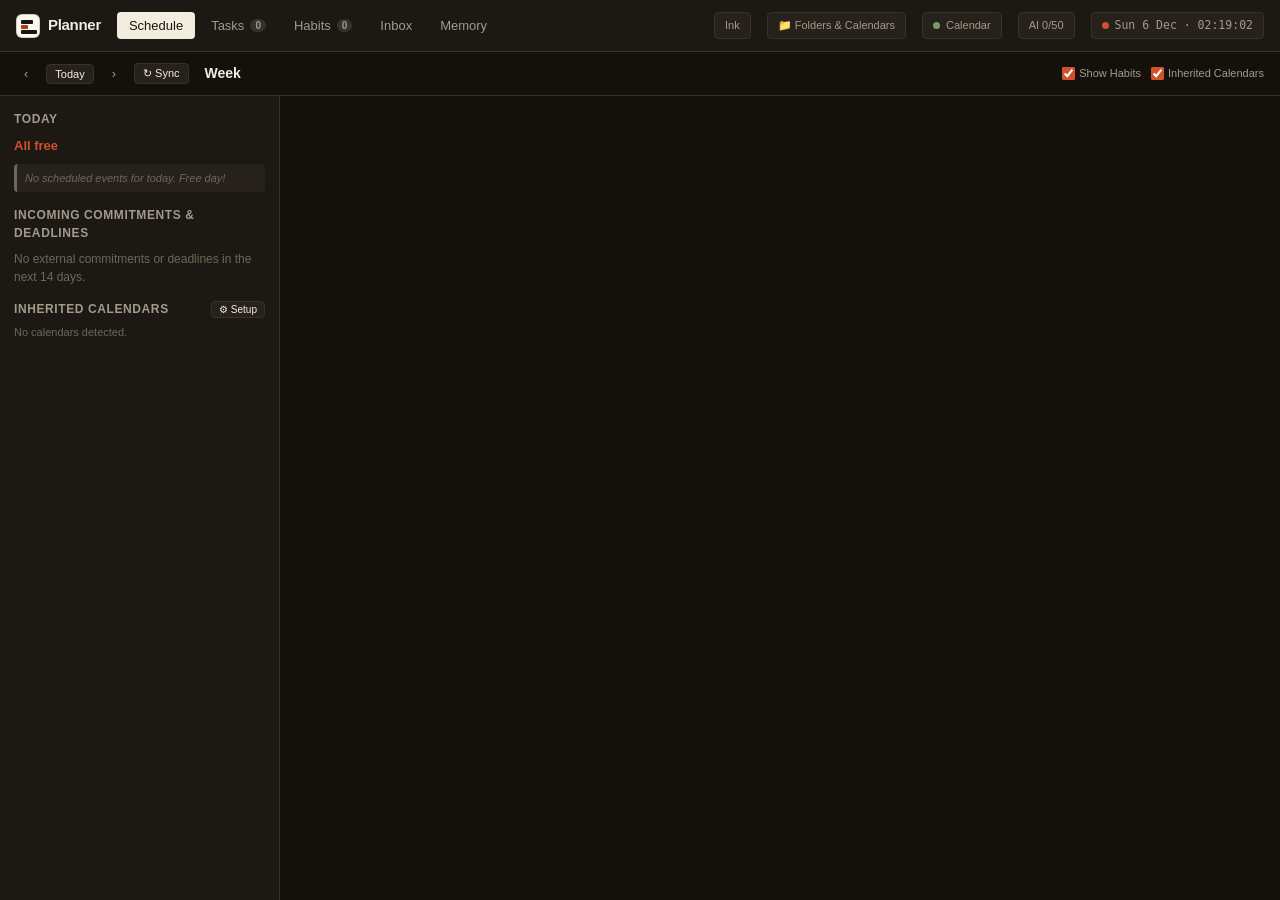
==== commit e10ab3e9: "Automatic sequential planning for subtasks + task switch" ====
--- a/ui/index.html
+++ b/ui/index.html
@@ -4,7 +4,7 @@
   <meta charset="utf-8">
   <meta name="viewport" content="width=device-width, initial-scale=1">
   <title>Planner — Agentic Planner</title>
-  <link rel="stylesheet" href="app.css?v=20261103c">
+  <link rel="stylesheet" href="app.css?v=20261104b">
 </head>
 <body class="theme-ink">
   <header class="app-header">
@@ -288,7 +288,7 @@
           <h4 style="margin-top:20px">Recent Completion Samples</h4>
           <div class="samples-table-wrap">
             <table class="table" id="samples-table">
-              <thead><tr><th>Item</th><th>Category</th><th>Est</th><th>Actual</th><th>Ratio</th></tr></thead>
+              <thead><tr><th>Item</th><th>Category</th><th>Est</th><th>Actual</th><th>Ratio</th><th></th></tr></thead>
               <tbody></tbody>
             </table>
           </div>
@@ -408,25 +408,44 @@
     </div>
   </div>
 
-  <!-- Modal for Calendar Event Inspector (Rename / Reschedule / Delete) -->
+  <!-- Modal for Calendar Event & Task Block Inspector (Full Detail View / Edit / Delete) -->
   <div class="modal-backdrop" id="modal-event" style="display:none">
-    <div class="modal modal-wide">
-      <div class="modal-header">
-        <h3 id="m-ev-calendar-title">Calendar Event</h3>
+    <div class="modal modal-wide" style="max-width:660px">
+      <div class="modal-header">
+        <div style="display:flex;align-items:center;gap:8px;min-width:0">
+          <span class="ev-type-pill" id="m-ev-type-badge">Event</span>
+          <h3 id="m-ev-calendar-title" style="overflow:hidden;text-overflow:ellipsis;white-space:nowrap">Calendar Event Details</h3>
+        </div>
         <button class="btn-icon" id="modal-event-close">✕</button>
       </div>
-      <div class="modal-body">
-        <div class="form-group">
-          <label>Event Title</label>
-          <input type="text" id="m-ev-title" class="input-text">
-        </div>
+      <div class="modal-body" style="max-height:76vh;overflow-y:auto">
+        <!-- Quick Action Bar (Video Call, Maps, External Link, Task/Habit Shortcuts) -->
+        <div id="m-ev-quick-bar" class="ev-quick-bar" style="display:none">
+          <a id="m-ev-btn-video" class="btn btn-sm ev-btn-video" href="#" target="_blank" rel="noopener noreferrer" style="display:none">🎥 Join Video Call</a>
+          <a id="m-ev-btn-maps" class="btn btn-sm btn-secondary" href="#" target="_blank" rel="noopener noreferrer" style="display:none">📍 Open in Maps</a>
+          <a id="m-ev-btn-url" class="btn btn-sm btn-secondary" href="#" target="_blank" rel="noopener noreferrer" style="display:none">↗ Open Link</a>
+          <button type="button" class="btn btn-sm btn-secondary" id="m-ev-btn-open-task" style="display:none">→ Open in Tasks Drawer</button>
+          <button type="button" class="btn btn-sm btn-secondary" id="m-ev-btn-log-habit" style="display:none">✓ Log Habit Check-in</button>
+          <button type="button" class="btn btn-sm btn-secondary" id="m-ev-btn-edit-habit" style="display:none">✎ Edit Habit Schedule</button>
+        </div>
+
+        <div class="form-group">
+          <label for="m-ev-title">Title</label>
+          <input type="text" id="m-ev-title" class="input-text" placeholder="Event or task block title">
+        </div>
+
         <div class="resched-preview" id="m-ev-preview-box">
-          <div>
+          <div style="min-width:0;flex:1">
             <div class="rp-when" id="m-ev-time">—</div>
-            <div class="rp-sub"><strong>Calendar:</strong> <span id="m-ev-cal-name"></span></div>
-          </div>
-          <div class="rp-sub" id="m-ev-dur-label">—</div>
-        </div>
+            <div class="rp-sub">
+              <strong>Calendar:</strong> <span id="m-ev-cal-name"></span>
+              <span id="m-ev-recurrence-info" style="margin-left:8px;color:var(--accent)"></span>
+            </div>
+            <div class="rp-sub" id="m-ev-attendees-info" style="display:none;margin-top:3px"></div>
+          </div>
+          <div class="rp-sub" id="m-ev-dur-label" style="font-weight:600;white-space:nowrap">—</div>
+        </div>
+
         <div id="m-ev-time-controls">
           <div class="resched-grid">
             <div class="form-group">
@@ -434,7 +453,7 @@
               <input type="date" id="m-ev-date" class="input-text">
             </div>
             <div class="form-group">
-              <label for="m-ev-start">Start</label>
+              <label for="m-ev-start">Start Time</label>
               <input type="time" id="m-ev-start" class="input-text" step="300">
             </div>
             <div class="form-group">
@@ -442,26 +461,65 @@
               <input type="number" id="m-ev-minutes" class="input-text" min="5" max="720" step="5">
             </div>
           </div>
-          <div class="form-group">
-            <label>Quick shift</label>
-            <div class="resched-quick" id="m-ev-quick-shift">
-              <button type="button" class="chip" data-ev-shift="-1440">− 1 day</button>
-              <button type="button" class="chip" data-ev-shift="-60">− 1 h</button>
-              <button type="button" class="chip" data-ev-shift="-15">− 15 min</button>
-              <button type="button" class="chip" data-ev-shift="15">+ 15 min</button>
-              <button type="button" class="chip" data-ev-shift="60">+ 1 h</button>
-              <button type="button" class="chip" data-ev-shift="1440">+ 1 day</button>
+          <div class="form-group" style="margin-bottom:8px">
+            <div style="display:flex;align-items:center;justify-content:space-between;gap:8px;flex-wrap:wrap">
+              <div class="resched-quick" id="m-ev-quick-shift">
+                <button type="button" class="chip" data-ev-shift="-1440">− 1 day</button>
+                <button type="button" class="chip" data-ev-shift="-60">− 1 h</button>
+                <button type="button" class="chip" data-ev-shift="-15">− 15 min</button>
+                <button type="button" class="chip" data-ev-shift="15">+ 15 min</button>
+                <button type="button" class="chip" data-ev-shift="60">+ 1 h</button>
+                <button type="button" class="chip" data-ev-shift="1440">+ 1 day</button>
+              </div>
+              <div style="display:flex;gap:6px;flex-wrap:wrap">
+                <button type="button" class="btn btn-sm btn-secondary" id="m-ev-btn-resched" style="display:none" title="Move this block to the next free slot (subtasks automatically realign in sequential order)">⇄ Next Free Slot</button>
+                <button type="button" class="btn btn-sm btn-secondary" id="m-ev-btn-cascade" style="display:none" title="Push this subtask forward and cascade all following subtasks of this task in strict sequential order">⇣ Push &amp; Cascade Subtasks</button>
+              </div>
             </div>
           </div>
           <div class="resched-warn" id="m-ev-warn"></div>
-        </div>
-        <div id="m-ev-notes-group" style="margin-top:8px;display:none">
-          <label style="font-size:11px;color:var(--text-dim)">Notes / Grounding</label>
-          <div id="m-ev-notes" style="font-size:12px;background:var(--bg-subtle);padding:8px;border-radius:4px;max-height:90px;overflow-y:auto;white-space:pre-wrap"></div>
-        </div>
-        <div id="m-ev-actions-row" style="margin-top:10px;display:flex;gap:8px;flex-wrap:wrap">
-          <button class="btn btn-sm btn-secondary" id="m-ev-btn-resched" style="display:none">⇄ Find Next Free Slot</button>
-          <button class="btn btn-sm btn-secondary" id="m-ev-btn-open-task" style="display:none">→ View Associated Task</button>
+
+          <!-- Switch / Swap Slot with another Task Block -->
+          <div id="m-ev-swap-group" class="form-group" style="display:none;margin-top:8px;padding:8px 10px;background:var(--bg-subtle);border:1px solid var(--border);border-radius:var(--r-md)">
+            <label for="m-ev-swap-select" style="margin-bottom:4px">⇄ Switch / Swap Calendar Slot With Another Task Block</label>
+            <div style="display:flex;gap:8px;align-items:center">
+              <select id="m-ev-swap-select" class="input-select" style="flex:1;min-width:0"></select>
+              <button type="button" class="btn btn-sm btn-secondary" id="m-ev-btn-swap" style="white-space:nowrap">⇄ Swap Slots</button>
+            </div>
+          </div>
+        </div>
+
+        <!-- Location / Position & Video Call / URL -->
+        <div class="ev-details-grid" id="m-ev-details-grid">
+          <div class="form-group" style="margin-bottom:0">
+            <label for="m-ev-location">📍 Location / Position / Room</label>
+            <input type="text" id="m-ev-location" class="input-text" placeholder="Address, building, room, or coordinates">
+          </div>
+          <div class="form-group" style="margin-bottom:0">
+            <label for="m-ev-url">🔗 Video Call / Meeting Link</label>
+            <input type="url" id="m-ev-url" class="input-text" placeholder="https://meet.google.com/... or Zoom/Teams URL">
+          </div>
+        </div>
+
+        <!-- Description / Notes -->
+        <div id="m-ev-notes-group" class="form-group" style="margin-top:10px;margin-bottom:6px">
+          <label for="m-ev-notes-input">Description &amp; Notes</label>
+          <textarea id="m-ev-notes-input" class="input-textarea" rows="4" placeholder="Add description, agenda, links, or notes..."></textarea>
+          <div id="m-ev-detected-links" class="ev-detected-links" style="display:none"></div>
+        </div>
+
+        <!-- Associated Task Details Card (shown when event is a Planned Task Block) -->
+        <div id="m-ev-task-card" class="ev-task-card" style="display:none">
+          <div class="ev-task-card-header">
+            <div>
+              <span class="ev-task-badge">Linked Task</span>
+              <strong id="m-ev-task-title" style="margin-left:6px;font-size:13px"></strong>
+            </div>
+            <span id="m-ev-task-meta" style="font-size:11px;color:var(--text-muted)"></span>
+          </div>
+          <div id="m-ev-task-summary" class="ev-task-summary" style="display:none"></div>
+          <div id="m-ev-task-subtasks" class="ev-task-subtasks" style="display:none"></div>
+          <div id="m-ev-task-files" class="ev-task-files" style="display:none"></div>
         </div>
       </div>
       <div class="modal-footer" style="display:flex;justify-content:space-between">
@@ -470,7 +528,7 @@
           <button class="btn btn-danger btn-sm" id="m-ev-btn-delete-series" style="display:none">✕ Delete Entire Series</button>
         </div>
         <div style="display:flex;gap:6px">
-          <button class="btn btn-secondary btn-sm" id="modal-event-cancel">Cancel</button>
+          <button class="btn btn-secondary btn-sm" id="modal-event-cancel">Close</button>
           <button class="btn btn-primary btn-sm" id="m-ev-btn-save">Save Changes</button>
         </div>
       </div>
@@ -801,6 +859,6 @@
   <!-- Toast Container -->
   <div class="toast-container" id="toasts"></div>
 
-  <script src="app.js?v=20261103c"></script>
+  <script src="app.js?v=20261104b"></script>
 </body>
 </html>
--- a/ui/app.css
+++ b/ui/app.css
@@ -330,16 +330,122 @@
 .grid-hour-line { height: 50px; border-bottom: 1px dashed var(--grid-line); }
 
 .cal-event-tile {
-  position: absolute; left: 2px; right: 2px; border-radius: 4px; padding: 4px 6px;
+  position: absolute; left: 2px; right: 2px; border-radius: 5px; padding: 3px 6px;
   font-size: 11px; overflow: hidden; cursor: pointer; z-index: 2;
-  box-shadow: 0 1px 3px var(--shadow); transition: transform 0.1s;
-}
-.cal-event-tile:hover { transform: scale(1.02); z-index: 10; }
+  box-shadow: 0 1px 3px var(--shadow);
+  transition: transform 0.12s ease, box-shadow 0.12s ease;
+  display: block;
+}
+.cal-event-tile:hover {
+  transform: translateY(-1px);
+  z-index: 35 !important;
+  height: auto !important;
+  min-height: var(--tile-h, 24px);
+  max-height: 180px;
+  box-shadow: 0 6px 18px var(--shadow-lg);
+}
 .cal-event-tile.block { background: var(--block-bg); border: 1px solid var(--block-border); color: var(--block-text); }
 .cal-event-tile.habit { background: var(--habit-bg); border: 1px solid var(--habit-border); color: var(--habit-text); }
 .cal-event-tile.meeting { background: var(--meeting-bg); border: 1px solid var(--meeting-border); color: var(--meeting-text); }
-.tile-title { font-weight: 600; white-space: nowrap; overflow: hidden; text-overflow: ellipsis; }
-.tile-time { font-size: 9px; opacity: 0.8; }
+
+.tile-title {
+  font-weight: 600;
+  font-size: 11px;
+  line-height: 13.5px;
+  white-space: normal;
+  word-break: break-word;
+  display: -webkit-box;
+  -webkit-box-orient: vertical;
+  overflow: hidden;
+}
+.tile-time {
+  font-size: 9.5px;
+  line-height: 12px;
+  opacity: 0.84;
+  white-space: nowrap;
+  overflow: hidden;
+  text-overflow: ellipsis;
+  margin-top: 2px;
+}
+.tile-meta {
+  font-size: 9.5px;
+  line-height: 13px;
+  opacity: 0.9;
+  display: flex;
+  flex-wrap: wrap;
+  gap: 4px;
+  align-items: center;
+  margin-top: 3px;
+}
+.tile-meta-pill {
+  display: inline-flex;
+  align-items: center;
+  gap: 2px;
+  padding: 1px 4px;
+  border-radius: 3px;
+  background: rgba(0, 0, 0, 0.16);
+  font-size: 9px;
+  line-height: 11px;
+  max-width: 100%;
+  overflow: hidden;
+  text-overflow: ellipsis;
+  white-space: nowrap;
+}
+
+/* Tier 1: Tiny tiles (< 32px, e.g. 15–35 min) -> Title gets 100% priority (hide time & meta at rest) */
+.cal-event-tile.tile-xs {
+  padding: 2px 6px;
+}
+.cal-event-tile.tile-xs .tile-title {
+  -webkit-line-clamp: 1;
+  max-height: 14px;
+  white-space: nowrap;
+  display: block;
+  text-overflow: ellipsis;
+}
+.cal-event-tile.tile-xs .tile-time,
+.cal-event-tile.tile-xs .tile-meta {
+  display: none;
+}
+
+/* Tier 2: Small tiles (32px–45px, e.g. 40–50 min) -> Title up to 2 lines gets priority */
+.cal-event-tile.tile-sm .tile-title {
+  -webkit-line-clamp: 2;
+  max-height: 27px;
+}
+.cal-event-tile.tile-sm .tile-meta {
+  display: none;
+}
+
+/* Tier 3: Standard 1h+ tiles (46px–71px, e.g. 55–80 min) -> Title up to 2 lines + time */
+.cal-event-tile.tile-md .tile-title {
+  -webkit-line-clamp: 2;
+  max-height: 27px;
+}
+.cal-event-tile.tile-md .tile-meta {
+  display: none;
+}
+
+/* Tier 4: Tall tiles (>= 72px, e.g. 85+ min) -> Title up to 3 lines + time + location/video pill */
+.cal-event-tile.tile-lg .tile-title {
+  -webkit-line-clamp: 3;
+  max-height: 41px;
+}
+
+/* Hover reveals full untruncated title & time smoothly on the tile without any gray popup tooltip */
+.cal-event-tile:hover .tile-title {
+  white-space: normal !important;
+  display: block !important;
+  max-height: none !important;
+  overflow: visible !important;
+}
+.cal-event-tile:hover .tile-time {
+  display: block !important;
+  white-space: normal !important;
+}
+.cal-event-tile:hover .tile-meta {
+  display: flex !important;
+}
 
 .now-line {
   position: absolute; left: 0; right: 0; height: 2px; background: var(--accent);
@@ -353,7 +459,8 @@
 }
 .now-line-badge {
   position: absolute;
-  left: 4px;
+  right: 4px;
+  left: auto;
   top: -9px;
   background: var(--accent);
   color: var(--on-accent);
@@ -1099,3 +1206,157 @@
   border: 1px solid var(--border);
   border-radius: var(--r-md);
 }
+
+/* Detailed Event & Task Inspector Modal */
+.ev-type-pill {
+  font-size: 10px;
+  font-weight: 700;
+  text-transform: uppercase;
+  letter-spacing: 0.05em;
+  padding: 2px 7px;
+  border-radius: 999px;
+  background: var(--accent-soft);
+  color: var(--accent);
+  flex-shrink: 0;
+}
+.ev-type-pill.block {
+  background: var(--block-bg);
+  color: var(--block-text);
+  border: 1px solid var(--block-border);
+}
+.ev-type-pill.habit {
+  background: var(--habit-bg);
+  color: var(--habit-text);
+  border: 1px solid var(--habit-border);
+}
+.ev-type-pill.meeting {
+  background: var(--meeting-bg);
+  color: var(--meeting-text);
+  border: 1px solid var(--meeting-border);
+}
+.ev-quick-bar {
+  display: flex;
+  flex-wrap: wrap;
+  gap: 8px;
+  align-items: center;
+  padding: 8px 10px;
+  margin-bottom: 12px;
+  background: var(--bg-subtle);
+  border: 1px solid var(--border);
+  border-radius: var(--r-md);
+}
+.ev-btn-video {
+  background: var(--accent);
+  color: var(--on-accent) !important;
+  font-weight: 600;
+  text-decoration: none;
+  border: none;
+}
+.ev-btn-video:hover {
+  background: var(--accent-hover);
+}
+.ev-details-grid {
+  display: grid;
+  grid-template-columns: 1fr 1fr;
+  gap: 10px;
+  margin-top: 10px;
+}
+@media (max-width: 640px) {
+  .ev-details-grid {
+    grid-template-columns: 1fr;
+  }
+}
+.ev-detected-links {
+  display: flex;
+  flex-wrap: wrap;
+  gap: 6px;
+  margin-top: 6px;
+}
+.ev-detected-link-chip {
+  display: inline-flex;
+  align-items: center;
+  gap: 4px;
+  font-size: 11px;
+  padding: 3px 8px;
+  border-radius: 999px;
+  background: var(--bg-subtle);
+  border: 1px solid var(--border);
+  color: var(--accent);
+  text-decoration: none;
+  max-width: 100%;
+  overflow: hidden;
+  text-overflow: ellipsis;
+  white-space: nowrap;
+}
+.ev-detected-link-chip:hover {
+  border-color: var(--accent);
+  background: var(--accent-soft);
+}
+.ev-task-card {
+  margin-top: 12px;
+  padding: 12px;
+  border-radius: var(--r-md);
+  background: var(--bg-subtle);
+  border: 1px solid var(--border);
+  display: flex;
+  flex-direction: column;
+  gap: 8px;
+}
+.ev-task-card-header {
+  display: flex;
+  align-items: center;
+  justify-content: space-between;
+  gap: 8px;
+  flex-wrap: wrap;
+}
+.ev-task-badge {
+  font-size: 10px;
+  font-weight: 700;
+  text-transform: uppercase;
+  padding: 2px 6px;
+  border-radius: 4px;
+  background: var(--block-bg);
+  color: var(--block-text);
+  border: 1px solid var(--block-border);
+}
+.ev-task-summary {
+  font-size: 12px;
+  color: var(--text-muted);
+  line-height: 1.45;
+  white-space: pre-wrap;
+}
+.ev-task-subtasks {
+  display: flex;
+  flex-direction: column;
+  gap: 4px;
+  padding-top: 4px;
+  border-top: 1px solid var(--border-subtle);
+}
+.ev-subtask-row {
+  display: flex;
+  align-items: center;
+  gap: 7px;
+  font-size: 12px;
+  cursor: pointer;
+  padding: 2px 0;
+}
+.ev-subtask-row.done span {
+  text-decoration: line-through;
+  color: var(--text-dim);
+}
+.ev-task-files {
+  display: flex;
+  flex-wrap: wrap;
+  gap: 6px;
+  padding-top: 4px;
+  border-top: 1px solid var(--border-subtle);
+}
+.ev-file-chip {
+  font-size: 10.5px;
+  font-family: var(--mono);
+  padding: 2px 7px;
+  border-radius: 4px;
+  background: var(--bg-card);
+  border: 1px solid var(--border);
+  color: var(--text-muted);
+}
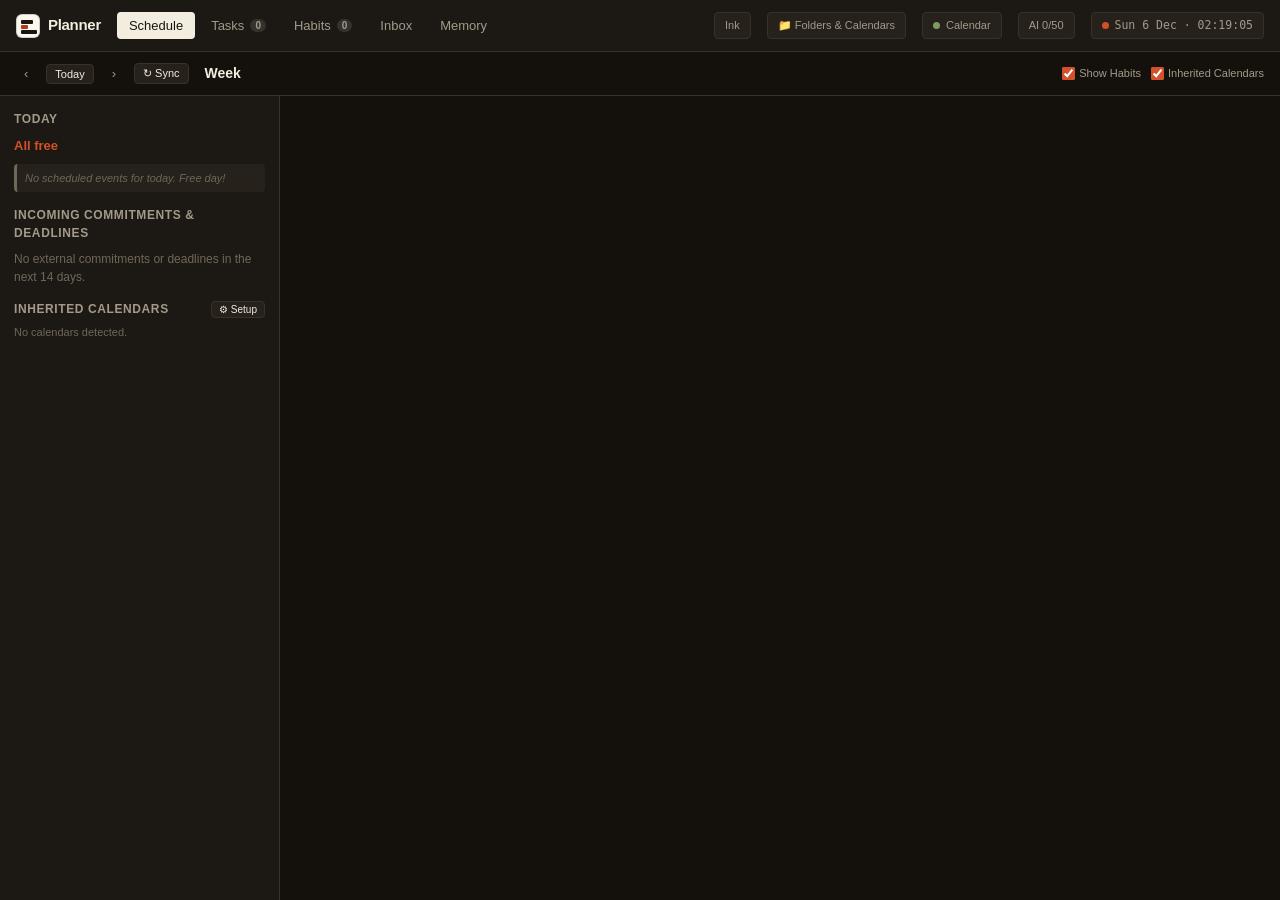
==== commit 09d480e6: "Applied cascade and task switch" ====
--- a/ui/index.html
+++ b/ui/index.html
@@ -4,7 +4,7 @@
   <meta charset="utf-8">
   <meta name="viewport" content="width=device-width, initial-scale=1">
   <title>Planner — Agentic Planner</title>
-  <link rel="stylesheet" href="app.css?v=20261104b">
+  <link rel="stylesheet" href="app.css?v=20261104d">
 </head>
 <body class="theme-ink">
   <header class="app-header">
@@ -859,6 +859,6 @@
   <!-- Toast Container -->
   <div class="toast-container" id="toasts"></div>
 
-  <script src="app.js?v=20261104b"></script>
+  <script src="app.js?v=20261104d"></script>
 </body>
 </html>
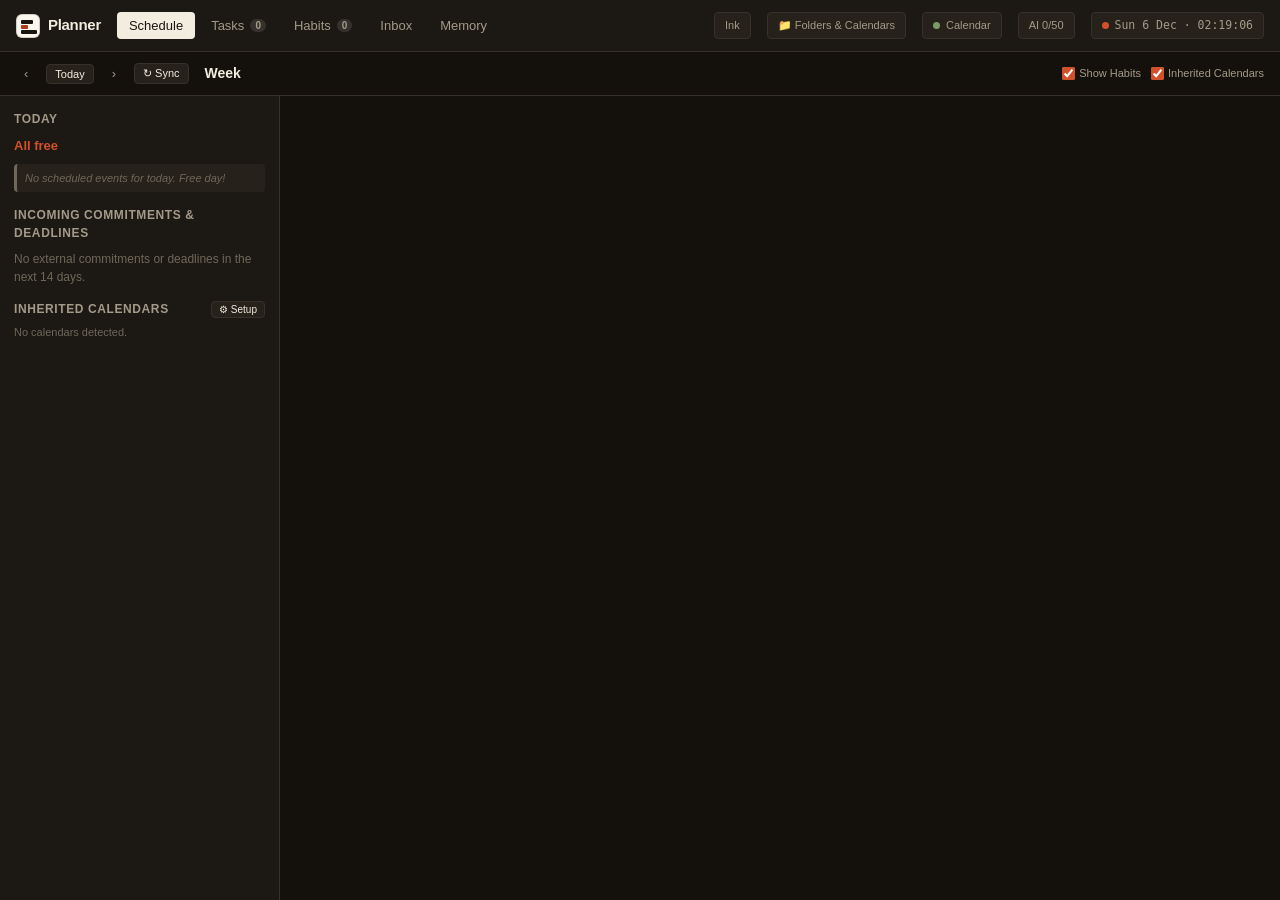
==== commit cbdfc97c: "Bug/Error fix session; deleted Cascade to put in Reschedule with AI instead" ====
--- a/ui/index.html
+++ b/ui/index.html
@@ -473,11 +473,22 @@
               </div>
               <div style="display:flex;gap:6px;flex-wrap:wrap">
                 <button type="button" class="btn btn-sm btn-secondary" id="m-ev-btn-resched" style="display:none" title="Move this block to the next free slot (subtasks automatically realign in sequential order)">⇄ Next Free Slot</button>
-                <button type="button" class="btn btn-sm btn-secondary" id="m-ev-btn-cascade" style="display:none" title="Push this subtask forward and cascade all following subtasks of this task in strict sequential order">⇣ Push &amp; Cascade Subtasks</button>
               </div>
             </div>
           </div>
           <div class="resched-warn" id="m-ev-warn"></div>
+
+          <!-- Ask AI to Reschedule Task Subtasks -->
+          <div id="m-ev-ai-resched-sec" class="form-group" style="display:none;margin-top:8px;padding:8px 10px;background:var(--bg-subtle);border:1px solid var(--border);border-radius:var(--r-md)">
+            <div style="display:flex;align-items:center;justify-content:space-between;margin-bottom:6px">
+              <label for="m-ev-ai-input" style="font-weight:600;font-size:12px;margin-bottom:0">✨ Reschedule Task Subtasks with AI</label>
+              <span id="m-ev-ai-task-badge" style="font-size:11px;color:var(--text-muted)"></span>
+            </div>
+            <div style="display:flex;gap:6px">
+              <input type="text" id="m-ev-ai-input" class="input-text flex-1" placeholder="e.g. Reschedule remaining subtasks to Monday morning, or push to tomorrow..." autocomplete="off">
+              <button type="button" class="btn btn-sm btn-primary" id="m-ev-btn-ai-resched" style="white-space:nowrap">Reschedule with AI</button>
+            </div>
+          </div>
 
           <!-- Switch / Swap Slot with another Task Block -->
           <div id="m-ev-swap-group" class="form-group" style="display:none;margin-top:8px;padding:8px 10px;background:var(--bg-subtle);border:1px solid var(--border);border-radius:var(--r-md)">
